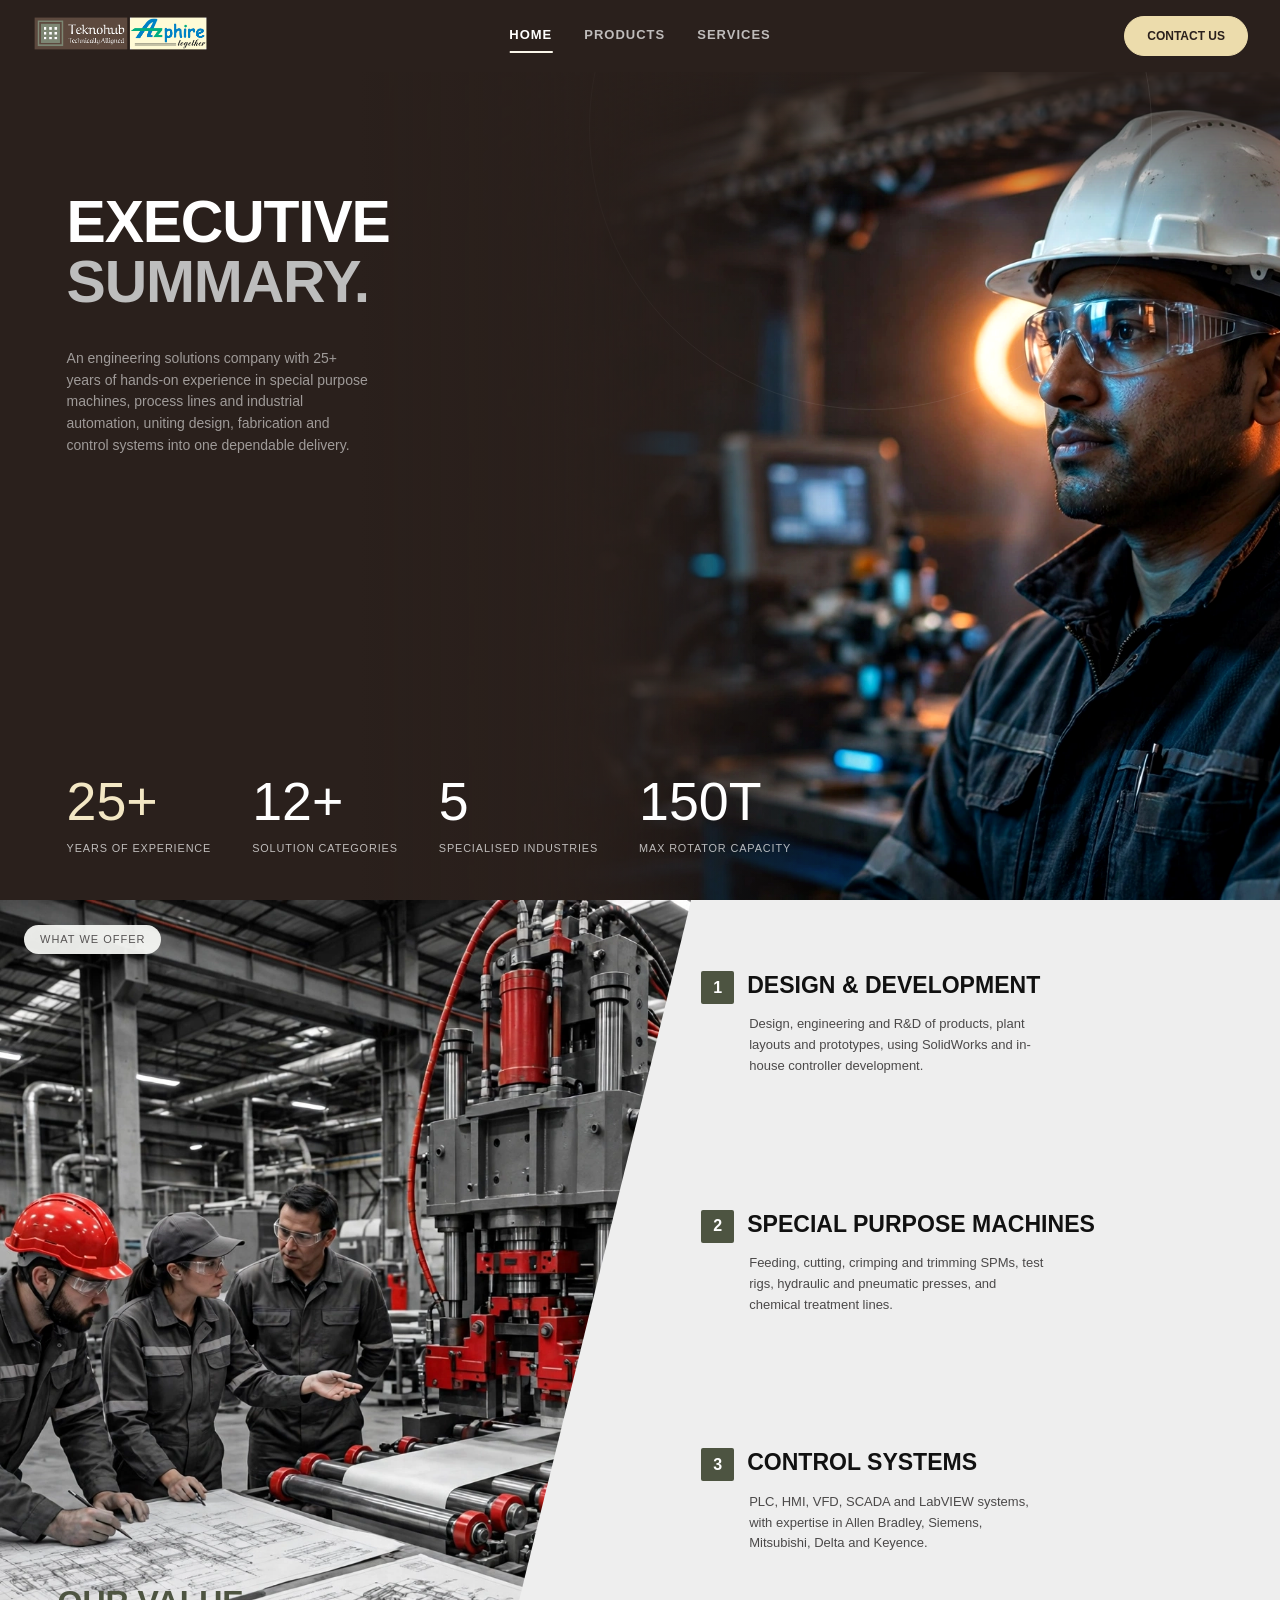
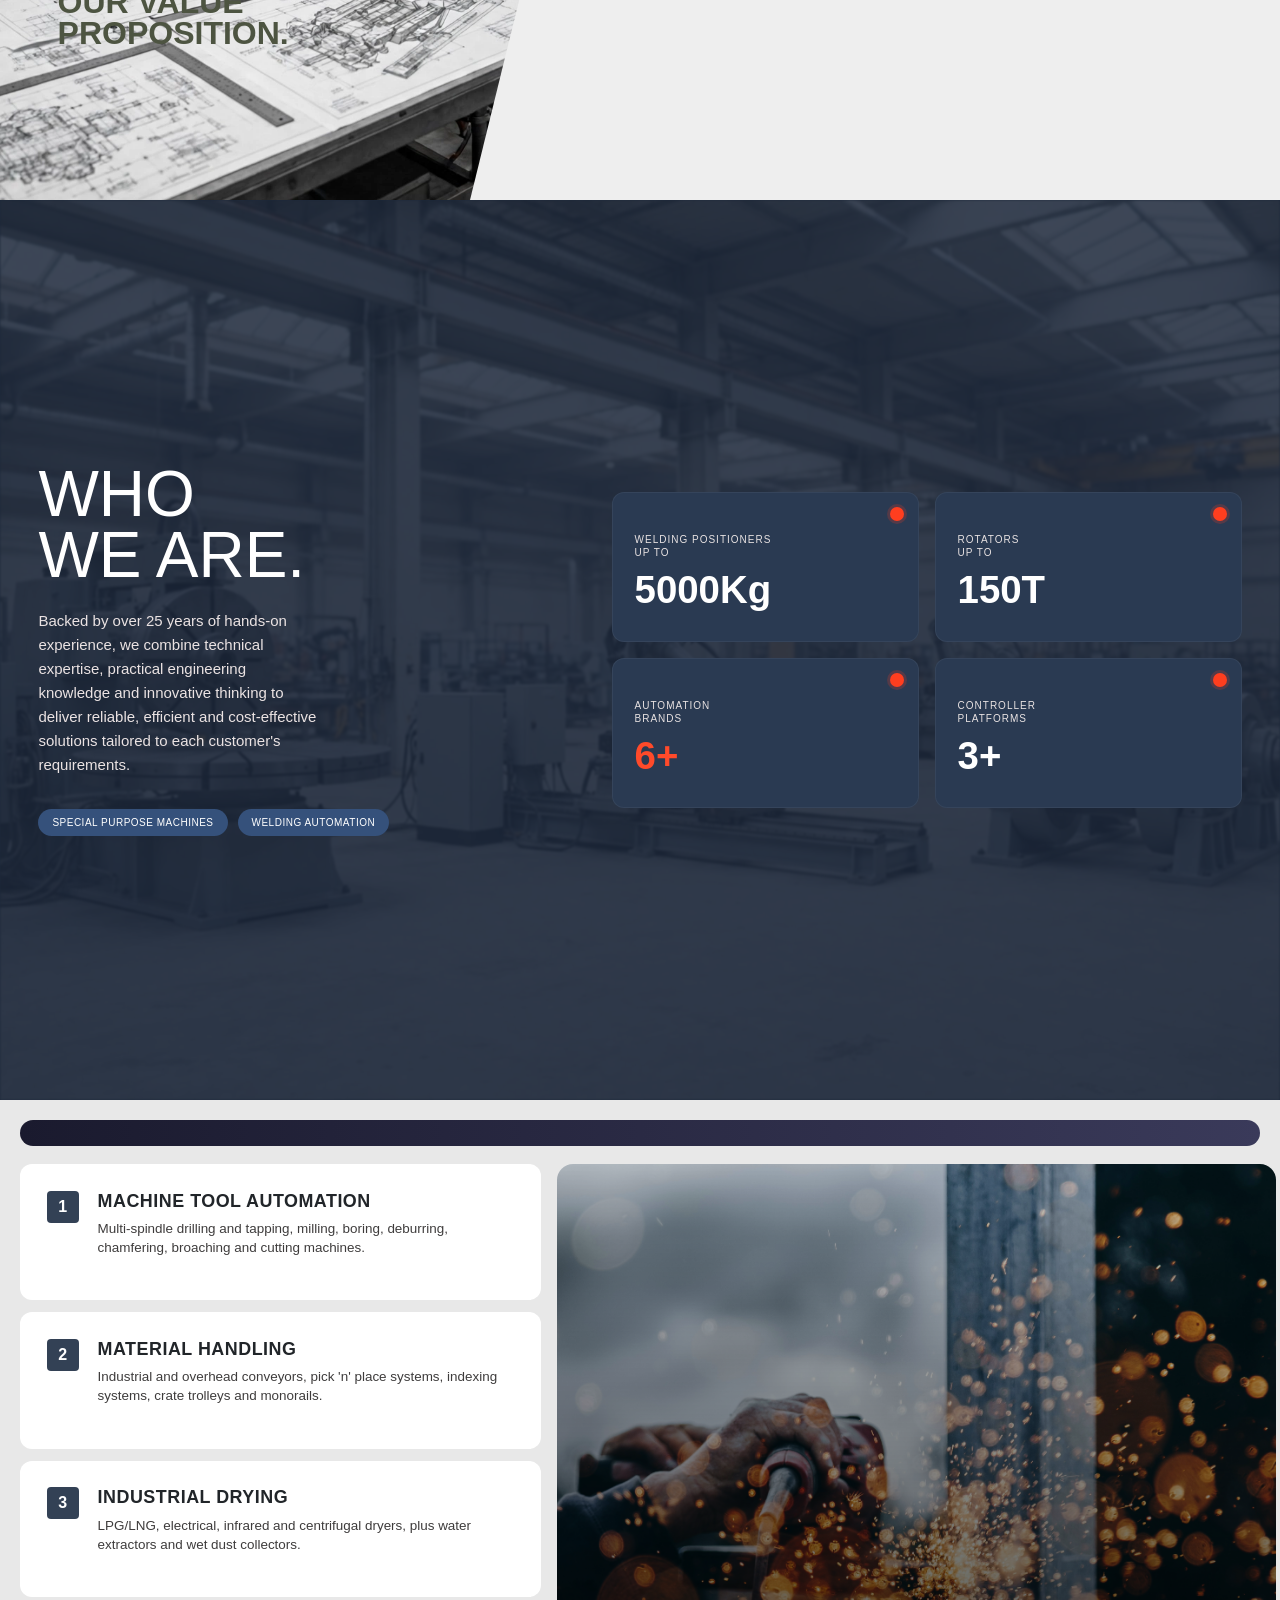
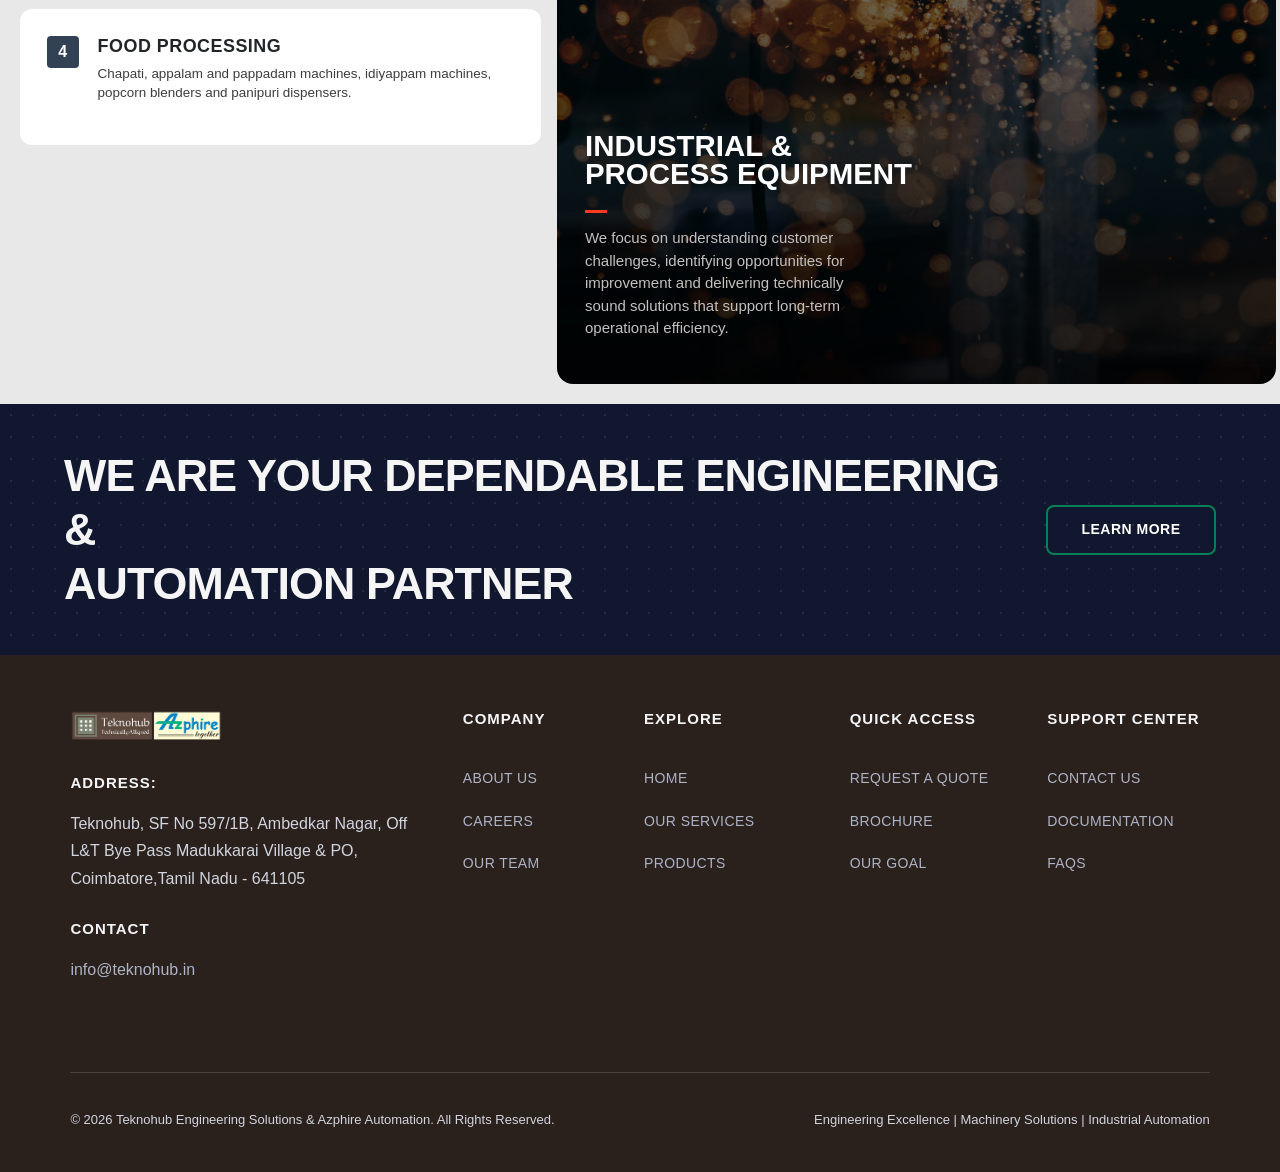
==== index.html @ aa9d57c7 "first commit" ====
<!DOCTYPE html>
<html lang="en">
<head>
    <meta charset="UTF-8">
    <meta name="viewport" content="width=device-width, initial-scale=1.0">
    <title>Teknohub & Azphire </title>
    <link href="https://cdn.jsdelivr.net/npm/bootstrap@5.0.2/dist/css/bootstrap.min.css" rel="stylesheet" integrity="sha384-EVSTQN3/azprG1Anm3QDgpJLIm9Nao0Yz1ztcQTwFspd3yD65VohhpuuCOmLASjC" crossorigin="anonymous">
    <link rel="icon" href="ass/fv.png">
    <link rel="stylesheet" href="home.css">
    <script src="https://cdn.jsdelivr.net/npm/bootstrap@5.0.2/dist/js/bootstrap.bundle.min.js" integrity="sha384-MrcW6ZMFYlzcLA8Nl+NtUVF0sA7MsXsP1UyJoMp4YLEuNSfAP+JcXn/tWtIaxVXM" crossorigin="anonymous"></script>

</head>
<body>

     <!-- Navbar --><header class="navbar">
  <a href="index.html" class="brand" >
    <img src="ass/mlogo.png" alt="Logo" class="brand-logo">
  </a>

  

  <input type="checkbox" id="menu-toggle">
  
  <nav class="nav-links">
    <a href="#home" class="active">HOME</a>
    <a href="Products/products.html">PRODUCTS</a>
    <a href="Service/service.html">SERVICES</a>
    <a href="#contact" class="mobile-contact">CONTACT US</a>
  </nav>

  <div class="nav-right">
    <a href="Contact/contact.html" class="contact-btn">Contact Us</a>
    <label for="menu-toggle" class="menu-icon">
      <span></span><span></span><span></span>
    </label>
  </div>
</header>

     <section class="slide">

    <!-- Decor -->
    <div class="arc"></div>
    <div class="circle"></div>

    <!-- Worker image (use a transparent PNG cut-out for best result) -->
    <img src="ass/man-w.webp" alt="Engineer with helmet" class="hero-img">

    <!-- Title + paragraph -->
    <div class="content">
      <h1 class="title">Executive <span>Summary.</span></h1>
      <p class="desc">
      An engineering solutions company with 25+ years of hands-on experience in special purpose machines, process lines and industrial automation, uniting design, fabrication and control systems into one dependable delivery.
      </p>
    </div>

    <!-- Stats -->
    <div class="stats">
      <div class="stat">
        <div class="num accent">25+</div>
        <div class="label">Years of Experience</div>
      </div>
      <div class="stat">
        <div class="num">12+</div>
        <div class="label">Solution Categories</div>
      </div>
      <div class="stat">
        <div class="num">5</div>
        <div class="label">Specialised Industries</div>
      </div>
      <div class="stat">
        <div class="num">150T</div>
        <div class="label">Max Rotator Capacity</div>
      </div>
    </div>
  </section>



<!-- VALUE PROPOSITION SECTION -->
 <section class="value-prop-section">
  <div class="value-prop-tag">What we offer</div>
  <div class="value-prop-photo"></div>
  <h1 class="value-prop-headline">Our value<br>proposition.</h1>
  <div class="value-prop-item">
    <div class="value-prop-num">1</div>
    <h3>Design & Development</h3>
    <p>Design, engineering and R&D of products, plant layouts and prototypes, using SolidWorks and in-house controller development.</p>
  </div>
  <div class="value-prop-item">
    <div class="value-prop-num">2</div>
    <h3>Special Purpose Machines</h3>
    <p>Feeding, cutting, crimping and trimming SPMs, test rigs, hydraulic and pneumatic presses, and chemical treatment lines.</p>
  </div>
  <div class="value-prop-item">
    <div class="value-prop-num">3</div>
    <h3>Control Systems</h3>
    <p>PLC, HMI, VFD, SCADA and LabVIEW systems, with expertise in Allen Bradley, Siemens, Mitsubishi, Delta and Keyence.</p>
  </div>
</section>
<section class="who-section" id="who-section">
  <div class="who-bg"></div>

  <div class="who-content">
    <div class="who-left">
      <h1>WHO<br>WE ARE.</h1>
      <p>Backed by over 25 years of hands-on experience, we combine technical expertise, practical engineering knowledge and innovative thinking to deliver reliable, efficient and cost-effective solutions tailored to each customer's requirements.</p>
      <div class="who-pills">
        <span>SPECIAL PURPOSE MACHINES</span>
        <span>WELDING AUTOMATION</span>
      </div>
    </div>

    <div class="who-right">
      <div class="who-card">
        <span class="dot"></span>
        <small>WELDING POSITIONERS<br>UP TO</small>
        <h2>5000Kg</h2>
      </div>
      <div class="who-card black">
        <span class="dot"></span>
        <small>ROTATORS<br>UP TO</small>
        <h2>150T</h2>
      </div>
      <div class="who-card">
        <span class="dot"></span>
        <small>AUTOMATION<br>BRANDS</small>
        <h2 class="accent">6+</h2>
      </div>
      <div class="who-card">
        <span class="dot"></span>
        <small>CONTROLLER<br>PLATFORMS</small>
        <h2>3+</h2>
      </div>
    </div>
  </div>
</section>

<section class="fab-section">
  <div class="fab-top-bar"></div>

  <div class="fab-grid">
    <!-- LEFT 4 CARDS -->
    <div class="fab-left">
      <div class="fab-card">
        <div class="num">1</div>
        <div>
          <h3>MACHINE TOOL AUTOMATION</h3>
          <p>Multi-spindle drilling and tapping, milling, boring, deburring, chamfering, broaching and cutting machines.</p>
        </div>
      </div>

      <div class="fab-card">
        <div class="num">2</div>
        <div>
          <h3>MATERIAL HANDLING</h3>
          <p>Industrial and overhead conveyors, pick 'n' place systems, indexing systems, crate trolleys and monorails.</p>
        </div>
      </div>

      <div class="fab-card">
        <div class="num">3</div>
        <div>
          <h3>INDUSTRIAL DRYING</h3>
          <p>LPG/LNG, electrical, infrared and centrifugal dryers, plus water extractors and wet dust collectors.</p>
        </div>
      </div>

      <div class="fab-card">
        <div class="num">4</div>
        <div>
          <h3>FOOD PROCESSING</h3>
          <p>Chapati, appalam and pappadam machines, idiyappam machines, popcorn blenders and panipuri dispensers.</p>
        </div>
      </div>
    </div>

    <!-- RIGHT IMAGE -->
    <div class="fab-right">
      <h1>INDUSTRIAL &<br>PROCESS EQUIPMENT</h1>
      <span class="red-line"></span>
      <p>We focus on understanding customer challenges, identifying opportunities for improvement and delivering technically sound solutions that support long-term operational efficiency.</p>
    </div>
  </div>
</section>

<!-- CALL TO ACTION SECTION -->
<section class="pmps-cta">
  <div class="pmps-cta-content">
    <h2>WE ARE YOUR DEPENDABLE ENGINEERING &<br>AUTOMATION PARTNER</h2>

    <div class="pmps-cta-buttons">
      <!-- <a href="Contacts/contacts.html" class="pmps-btn pmps-btn-primary">
        GET A QUOTE <span>→</span>
      </a> -->

      <a href="#who-section" class="pmps-btn pmps-btn-outline">
        LEARN MORE
      </a>
    </div>
  </div>
</section>

<footer class="pmps-footer">
  <div class="pmps-footer-top">

    <!-- COMPANY CONTACT -->
    <div class="pmps-footer-contact">
      <div class="pmps-footer-brand">
<a href="index.html" class="pmps-footer-logo-link">
    <img src="ass/mlogo.png" alt="PMPS Logo" class="pmps-footer-logo">
</a>      </div>

      <h3>ADDRESS:</h3>
      <p>
  Teknohub, SF No 597/1B, Ambedkar Nagar, Off L&T Bye Pass Madukkarai Village & PO, Coimbatore,Tamil Nadu - 641105
      </p>

      <h3>CONTACT</h3>
      <p>
        <a href="mailto:riaz.teknohub@gmail.com">info@teknohub.in</a>
      </p>
    </div>

    <!-- COMPANY -->
    <div class="pmps-footer-column">
      <h3>COMPANY</h3>
      <a href="index.html">ABOUT US</a>
      <a href="../Service/service.html">CAREERS</a>
      <a href="index.html">OUR TEAM</a>
    </div>

    <!-- EXPLORE -->
    <div class="pmps-footer-column">
      <h3>EXPLORE</h3>
      <a href="index.html">HOME</a>
      <a href="../Service/service.html">OUR SERVICES</a>
      <a href="../Products/products.html">PRODUCTS</a>
    </div>

    <!-- QUICK ACCESS -->
    <div class="pmps-footer-column">
      <h3>QUICK ACCESS</h3>
      <a href="../Contact/contact.html">REQUEST A QUOTE</a>
      <a href="../Products/products.html">BROCHURE</a>
      <a href="../Service/service.html"> OUR GOAL</a>
    </div>

    <!-- SUPPORT -->
    <div class="pmps-footer-column">
      <h3>SUPPORT CENTER</h3>
      <a href="../Contact/contact.html">CONTACT US</a>
      <a href="index.html">DOCUMENTATION</a>
      <a href="../Contacts/contacts.html">FAQS</a>
    </div>

  </div>


  <div class="pmps-footer-bottom">
    <div class="pmps-footer-legal">
    <p>© 2026 Teknohub Engineering Solutions & Azphire Automation. All Rights Reserved.</p>
<p>Engineering Excellence | Machinery Solutions | Industrial Automation</p>
    </div>
  </div>
</footer>



</body>
</html>
---- home.css ----
/* =========================================================
   HOME.CSS - WITH ANIMATIONS & HOVER
   ========================================================= */

*,
*::before,
*::after {
  box-sizing: border-box;
}


html,
body {
  width: 100%;
  max-width: 100%;
  margin: 0;
  padding: 0;
  overflow-x: hidden;
  scroll-behavior: smooth;

}

body {
  background: #2a201c;
  min-height: 100vh;
  font-family: "Helvetica Neue", Arial, sans-serif;
  scroll-behavior: smooth;
}

img { max-width: 100%; }

/* ===== KEYFRAMES ===== */
@keyframes fadeUp {
  from { opacity: 0; transform: translateY(30px); }
  to { opacity: 1; transform: translateY(0); }
}
@keyframes fadeIn {
  from { opacity: 0; }
  to { opacity: 1; }
}
@keyframes scaleIn {
  from { opacity: 0; transform: scale(0.96); }
  to { opacity: 1; transform: scale(1); }
}
@keyframes slideLeft {
  from { opacity: 0; transform: translateX(-30px); }
  to { opacity: 1; transform: translateX(0); }
}
@keyframes slideRight {
  from { opacity: 0; transform: translateX(30px); }
  to { opacity: 1; transform: translateX(0); }
}
@keyframes float {
  0%,100% { transform: translateY(0); }
  50% { transform: translateY(-8px); }
}
@keyframes shimmer {
  0% { transform: translateX(-100%); }
  100% { transform: translateX(100%); }
}

/* =========================================================
   HERO SLIDE
   ========================================================= */
.slide {
  position: relative;
  width: 100%;
  min-height: 100vh;
  min-height: 100svh;
  height: 100vh;
  overflow: hidden;
  container-type: inline-size;
  background: #2a201c;
  color: #fff;
  isolation: isolate;
}

/* ---------- NAVBAR ---------- */
.navbar {
  position: absolute;
  top: 0; left: 0;
  width: 100%;
  height: 72px;
  padding: 0 32px;
  display: flex;
  justify-content: space-between;
  align-items: center;
  background-color: #2a201c;
  z-index: 100;
  animation: fadeIn 0.8s ease both;
  transition: background 0.3s ease, height 0.3s ease;
}

.brand { display:flex; align-items:center; text-decoration:none; transition: transform 0.3s ease; }
.brand:hover { transform: scale(1.03); }
.brand-logo { height: 42px; width: auto; object-fit: contain; display: block; transition: transform 0.3s ease; }

#menu-toggle { display: none; }
.menu-icon { display: none; }
.nav-right { display:flex; align-items:center; gap: 14px; }

.nav-links {
  display: flex;
  gap: 32px;
  position: absolute;
  left: 50%;
  transform: translateX(-50%);
}
.nav-links a {
  color: rgba(255,255,255,.7);
  font-size: 13px; letter-spacing: 1px;
  text-transform: uppercase; text-decoration: none;
  font-weight: 600;
  padding: 6px 0;
  border-bottom: 2px solid transparent;
  transition: all 0.3s ease;
  position: relative;
}
.nav-links a::after{
  content:'';
  position: absolute;
  bottom: -2px; left: 50%;
  width: 0; height: 2px;
  background: #faf6ea;
  transition: all 0.3s ease;
  transform: translateX(-50%);
}
.nav-links a:hover::after, .nav-links a.active::after{ width: 100%; }
.nav-links a:hover, .nav-links a.active { color: #fff; }

.contact-btn {
  background: #ecdcac;
  color: #2a201c;
  font-size: 12px; font-weight: 700;
  text-transform: uppercase; text-decoration: none;
  padding: 10px 22px;
  border-radius: 999px;
  border: 1.5px solid #ecdcac;
  transition: all .35s cubic-bezier(0.16,1,0.3,1);
  position: relative;
  overflow: hidden;
}
.contact-btn::before{
  content:''; position: absolute; inset: 0;
  background: linear-gradient(90deg, transparent, rgba(255,255,255,0.4), transparent);
  transform: translateX(-100%); transition: 0.6s;
}
.contact-btn:hover::before{ transform: translateX(100%); }
.contact-btn:hover { background: #fff; border-color: #fff; transform: translateY(-2px); box-shadow: 0 8px 20px rgba(236,220,172,0.3); }
.contact-btn:active{ transform: translateY(0); }
.mobile-contact { display: none !important; }

/* Mobile Menu */
@media (max-width: 991px) {
  .navbar { height: 70px; padding: 0 16px !important; }
  .brand-logo { height: 38px; }
  .nav-links {
    position: absolute;
    top: 74px;
    left: 12px !important;
    right: 12px !important;
    transform: none !important;
    display: none;
    flex-direction: column;
    gap: 8px;
    padding: 12px;
    background: #121721;
    border: 1px solid rgba(255,255,255,0.1);
    border-radius: 16px;
    box-shadow: 0 20px 40px rgba(0,0,0,0.4);
    animation: fadeUp 0.35s ease both;
  }
  #menu-toggle:checked ~ .nav-links { display: flex; }
  .nav-links a {
    display: flex;
    align-items: center;
    justify-content: center;
    min-height: 52px;
    width: 100%;
    padding: 0 18px;
    background: rgb(45, 31, 15);
    color: #E8D9BB !important;
    border-radius: 10px;
    border: 1px solid rgba(232,217,187,0.08) !important;
    font-size: 13px;
    font-weight: 700;
    letter-spacing: 0.8px;
    transition: all 0.3s ease;
  }
  .nav-links a:hover, .nav-links a.active {
    background: #3d2a14 !important;
    color: #fff !important;
    transform: translateY(-1px);
    border-color: rgba(232,217,187,0.3) !important;
  }
  .nav-links .mobile-contact {
    display: flex !important;
    justify-content: center !important;
    background: #ecdcac !important;
    color: #2a201c !important;
  }
  .contact-btn { display: none; }
  .menu-icon {
    display: flex;
    flex-direction: column;
    justify-content: center;
    gap: 5px;
    width: 44px;
    height: 40px;
    border: 1px solid rgba(232,217,187,0.4);
    border-radius: 8px;
    cursor: pointer;
    align-items: center;
    transition: all 0.3s ease;
  }
  .menu-icon:hover{ border-color: #ecdcac; background: rgba(236,220,172,0.08); }
  .menu-icon span {
    width: 20px;
    height: 2px;
    background: #E8D9BB;
    transition: 0.3s;
    display: block;
  }
  #menu-toggle:checked ~ .nav-right .menu-icon span:nth-child(1) { transform: translateY(7px) rotate(45deg); }
  #menu-toggle:checked ~ .nav-right .menu-icon span:nth-child(2) { opacity: 0; }
  #menu-toggle:checked ~ .nav-right .menu-icon span:nth-child(3) { transform: translateY(-7px) rotate(-45deg); }
}
@media (max-width: 575px) {
  .navbar { height: 64px; }
  .brand-logo { height: 34px; }
  .nav-links { top: 68px; left: 10px !important; right: 10px !important; }
}

/* ---------- DECOR ---------- */
.circle {
  position: absolute;
  right: 3cqw;
  top: 12cqw;
  width: 26cqw;
  height: 26cqw;
  animation: float 6s ease-in-out infinite;
}
.arc {
  position: absolute;
  right: 10cqw;
  top: -12cqw;
  width: 44cqw;
  height: 44cqw;
  border-radius: 50%;
  border: 1px solid rgba(255, 255, 255, 0.08);
  z-index: 2;
}

/* ---------- WORKER IMAGE ---------- */
.hero-img {
  position: absolute;
  right: 0;
  bottom: 0;
  height: 93%;
  width: 70%;
  object-fit: cover;
  object-position: center top;
  z-index: 1;
  -webkit-mask-image:
    linear-gradient(to right, transparent 0%, rgba(0, 0, 0, 0.2) 15%, #000 38%),
    linear-gradient(to bottom, transparent 0%, #000 18%);
  mask-image:
    linear-gradient(to right, transparent 0%, rgba(0, 0, 0, 0.2) 15%, #000 38%),
    linear-gradient(to bottom, transparent 0%, #000 18%);
  -webkit-mask-composite: source-in;
  mask-composite: intersect;
  filter: contrast(1.05) brightness(1.02);
  animation: scaleIn 1.2s cubic-bezier(0.16,1,0.3,1) both;
  transition: transform 0.8s ease, filter 0.5s ease;
}
.hero-img:hover{ transform: scale(1.02); filter: contrast(1.1) brightness(1.05); }

.slide::after {
  content: "";
  position: absolute;
  inset: 0;
  z-index: 2;
  background: linear-gradient(90deg, #2a201c 0%, #2a201c 28%, rgba(42, 32, 28, 0.85) 42%, rgba(42, 32, 28, 0) 68%);
  pointer-events: none;
}

/* ---------- CONTENT ---------- */
.content {
  position: absolute;
  left: 5.2cqw;
  top: 15cqw;
  z-index: 5;
  max-width: 34cqw;
}
.title {
  font-size: clamp(32px, 4.6cqw, 88px);
  font-weight: 800;
  line-height: 1.02;
  letter-spacing: -0.02em;
  text-transform: uppercase;
  animation: slideLeft 0.9s cubic-bezier(0.16,1,0.3,1) 0.3s both;
}
.title span {
  color: #bdbdbd;
  display: block;
  animation: slideLeft 0.9s 0.45s both;
}
.desc {
  margin-top: 2.8cqw;
  font-size: clamp(14px, 1cqw, 18px);
  line-height: 1.55;
  color: rgba(255, 255, 255, 0.55);
  max-width: 24cqw;
  animation: fadeUp 0.8s 0.6s both;
}

/* ---------- STATS ---------- */
.stats {
  position: absolute;
  left: 5.2cqw;
  bottom: 3.4cqw;
  display: flex;
  gap: 3.2cqw;
  z-index: 5;
}
.stat{
  animation: fadeUp 0.7s both;
  transition: transform 0.3s ease;
}
.stat:nth-child(1){ animation-delay: 0.8s; }
.stat:nth-child(2){ animation-delay: 0.95s; }
.stat:nth-child(3){ animation-delay: 1.1s; }
.stat:hover{ transform: translateY(-4px); }
.stat .num {
  font-size: clamp(28px, 4.2cqw, 80px);
  font-weight: 300;
  line-height: 1;
  color: #fff;
  transition: color 0.3s ease;
}
.stat:hover .num{ color: #ecdcac; }
.stat .num.accent { color: #f3e7c4; }
.stat .label {
  margin-top: 0.9cqw;
  font-size: clamp(10px, 0.85cqw, 14px);
  letter-spacing: 0.08em;
  text-transform: uppercase;
  color: rgba(255, 255, 255, 0.7);
}

/* =========================================================
   SECTION 2 - VALUE PROP
   ========================================================= */
.value-prop-section {
  width: 100%;
  min-height: 100vh;
  background: #eeeeee;
  overflow: hidden;
  display: grid;
  grid-template-columns: 54% 46%;
  position: relative;
}

.value-prop-photo {
  position: relative;
  grid-column: 1;
  grid-row: 1 / span 4;
  height: 100%;
  min-height: 100vh;
  background: #fff;
  background-image: url('ass/sec2.webp');
  background-size: cover;
  background-position: 35% center;
  clip-path: polygon(0 0, 100% 0, 68% 100%, 0 100%);
  overflow: hidden;
  transition: transform 0.6s ease;
}
.value-prop-section:hover .value-prop-photo{ transform: scale(1.01); }

.value-prop-tag {
  position: absolute;
  top: 25px;
  left: 24px;
  background: #fafbf8ec;
  color: #575454;
  font-size: 11px;
  letter-spacing: 1px;
  padding: 6px 16px;
  border-radius: 999px;
  z-index: 3;
  text-transform: uppercase;
  animation: fadeIn 0.6s 0.3s both;
  transition: all 0.3s ease;
}
.value-prop-tag:hover{ background: #fff; transform: translateY(-2px); }

.value-prop-headline {
  position: absolute;
  padding-left: clamp(24px, 4.5vw, 65px);
  bottom: 16%;
  font-size: clamp(26px, 2.5vw, 44px);
  font-weight: 900;
  line-height: 0.95;
  color: #4d5441;
  text-transform: uppercase;
  z-index: 10;
  animation: slideLeft 0.8s 0.5s both;
}

.value-prop-item {
  grid-column: 2;
  display: grid;
  grid-template-columns: 32px 1fr;
  column-gap: 14px;
  padding: 0 30px 0 10px;
  margin-bottom: 46px;
  align-items: start;
  animation: fadeUp 0.7s both;
  transition: transform 0.3s ease;
}
.value-prop-item:nth-child(2){ animation-delay: 0.2s; }
.value-prop-item:nth-child(3){ animation-delay: 0.35s; }
.value-prop-item:nth-child(4){ animation-delay: 0.5s; }
.value-prop-item:hover{ transform: translateX(6px); }
.value-prop-item:first-of-type { margin-top: 90px; }

.value-prop-num {
  grid-column: 1;
  width: 33px;
  height: 33px;
  background: #4d5441;
  color: #fff;
  font-weight: 800;
  font-size: 16px;
  display: grid;
  place-items: center;
  border-radius: 2px;
  margin-top: 71px;
  transition: all 0.3s ease;
}
.value-prop-item:hover .value-prop-num{ background: #2a201c; transform: scale(1.1) rotate(3deg); }

.value-prop-item h3 {
  grid-column: 2;
  padding-top: 73px;
  font-size: clamp(20px, 1.8vw, 28px);
  font-weight: 800;
  text-transform: uppercase;
  color: #111;
  line-height: 1.1;
  margin-top: 0;
  transition: color 0.3s ease;
}
.value-prop-item:hover h3{ color: #4d5441; }
.value-prop-item p {
  grid-column: 2;
  font-size: 13px;
  line-height: 1.6;
  color: #4b4949;
  max-width: 300px;
  margin-top: 8px;
  padding-left: 2px;
}

/* =========================================================
   SECTION 3 - WHO WE ARE
   ========================================================= */
.who-section {
  width: 100%;
  min-height: 100vh;
  background: #1c273a;
  position: relative;
  overflow: hidden;
  display: grid;
  place-items: center;
  padding: clamp(20px, 3vw, 40px);
}

.who-bg {
  position: absolute;
  inset: 0;
  background: linear-gradient(rgba(28, 39, 58, 0.85), rgba(28, 39, 58, 0.9)), url('ass/mm.webp');
  background-size: cover;
  background-position: center;
  filter: blur(1px);
  z-index: 1;
  transition: transform 1s ease;
}
.who-section:hover .who-bg{ transform: scale(1.03); }

.who-tag {
  position: absolute;
  top: 22px;
  left: 32px;
  color: rgba(255, 255, 255, 0.5);
  font-size: 10px;
  letter-spacing: 1.5px;
  z-index: 3;
}

.who-content {
  position: relative;
  z-index: 2;
  width: 100%;
  max-width: 1500px;
  display: grid;
  grid-template-columns: 1.1fr 1.3fr;
  gap: 40px;
  align-items: center;
}

.who-left h1 {
  font-size: clamp(36px, 5vw, 72px);
  font-weight: 500;
  line-height: 0.95;
  color: #fff;
  text-transform: uppercase;
  animation: slideLeft 0.8s both;
}
.who-left p {
  margin-top: 24px;
  font-size: 15px;
  line-height: 1.6;
  color: rgb(235, 227, 227);
  max-width: 280px;
  animation: fadeUp 0.7s 0.2s both;
}
.who-pills {
  margin-top: 32px;
  display: flex;
  flex-wrap: wrap;
  gap: 10px;
  animation: fadeUp 0.7s 0.35s both;
}
.who-pills span {
  background: #35517b;
  color: #fff;
  font-size: 10px;
  padding: 6px 14px;
  border-radius: 999px;
  letter-spacing: 0.5px;
  transition: all 0.3s ease;
  cursor: default;
}
.who-pills span:hover{ background: #4a6da3; transform: translateY(-2px); }

.who-right {
  display: grid;
  grid-template-columns: 1fr 1fr;
  gap: 16px;
}
.who-card {
  position: relative;
  background: #2a3a52;
  border-radius: 12px;
  padding: 24px 22px;
  min-height: 150px;
  display: flex;
  flex-direction: column;
  justify-content: flex-end;
  animation: fadeUp 0.6s both;
  transition: all 0.35s cubic-bezier(0.16,1,0.3,1);
  border: 1px solid rgba(255,255,255,0.05);
}
.who-card:nth-child(1){ animation-delay: 0.2s; }
.who-card:nth-child(2){ animation-delay: 0.3s; }
.who-card:nth-child(3){ animation-delay: 0.4s; }
.who-card:nth-child(4){ animation-delay: 0.5s; }
.who-card:hover{
  transform: translateY(-6px) scale(1.02);
  background: #324661;
  box-shadow: 0 16px 32px rgba(0,0,0,0.3);
  border-color: rgba(255,255,255,0.12);
}
.who-card small {
  font-size: 10px;
  letter-spacing: 1px;
  color: rgb(232, 226, 226);
  text-transform: uppercase;
  line-height: 1.3;
}
.who-card h2 {
  margin-top: 12px;
  font-size: clamp(30px, 3vw, 44px);
  font-weight: 700;
  color: #fff;
  line-height: 1;
  transition: color 0.3s ease;
}
.who-card:hover h2{ color: #ecdcac; }
.who-card h2.accent { color: #ff4a2a; }
.dot {
  position: absolute;
  top: 14px;
  right: 14px;
  width: 14px;
  height: 14px;
  background: #ff3e1f;
  border-radius: 50%;
  box-shadow: 0 0 0 3px rgba(255, 62, 31, 0.2);
  animation: float 3s ease-in-out infinite;
}

/* =========================================================
   SECTION 4 - FABRICATION
   ========================================================= */
.fab-section {
  width: 100%;
  min-height: 100vh;
  background: #e8e8e8;
  padding: 20px;
}
.fab-top-bar {
  width: 100%;
  height: 26px;
  background: linear-gradient(90deg, #1a1a2e, #3a3a5a);
  border-radius: 999px;
  position: relative;
  overflow: hidden;
}
.fab-top-bar::after{
  content:''; position: absolute; inset: 0;
  background: linear-gradient(90deg, transparent, rgba(255,255,255,0.15), transparent);
  transform: translateX(-100%);
  animation: shimmer 3s infinite;
}
.fab-grid {
  margin-top: 18px;
  display: grid;
  grid-template-columns: 42% 58%;
  gap: 16px;
  min-height: calc(100vh - 80px);
}
.fab-left { display: flex; flex-direction: column; gap: 12px; }
.fab-card {
  background: #fff;
  border-radius: 12px;
  padding: clamp(18px, 2vw, 30px);
  display: grid;
  grid-template-columns: 36px 1fr;
  gap: 15px;
  align-items: start;
  transition: all 0.35s cubic-bezier(0.16,1,0.3,1);
  border: 1px solid transparent;
  animation: fadeUp 0.6s both;
}
.fab-card:nth-child(1){ animation-delay: 0.1s; }
.fab-card:nth-child(2){ animation-delay: 0.2s; }
.fab-card:nth-child(3){ animation-delay: 0.3s; }
.fab-card:nth-child(4){ animation-delay: 0.4s; }
.fab-card:hover{
  transform: translateX(6px);
  box-shadow: 0 10px 24px rgba(0,0,0,0.08);
  border-color: rgba(0,0,0,0.06);
}
.fab-card.active { background: #fff; color: black; }
.fab-card.active:hover{ background: #2a201c; color: #fff; }
.fab-card.active:hover p{ color: #ccc; }
.fab-card.active:hover .num{ background: #ecdcac; color: #2a201c; }
.fab-card .num {
  width: 32px;
  height: 32px;
  background: #334155;
  color: #fff;
  font-weight: 800;
  display: grid;
  place-items: center;
  border-radius: 4px;
  transition: all 0.3s ease;
}
.fab-card:hover .num{ background: #2a201c; transform: scale(1.1); }
.fab-card h3 { font-size: clamp(16px, 1.4vw, 20px); font-weight: 800; letter-spacing: 0.5px; }
.fab-card p {
  margin-top: 4px;
  font-size: clamp(13px, 1.05vw, 15px);
  line-height: 1.4;
  color: rgb(62, 60, 60);
}
.fab-right {
  position: relative;
  background: linear-gradient(rgba(0, 0, 0, 0.2), rgba(0, 0, 0, 0.9)), url('ass/md.jpg') center/cover;
  border-radius: 16px;
  padding: clamp(20px, 2.2vw, 32px);
  display: flex;
  flex-direction: column;
  justify-content: flex-end;
  overflow: hidden;
  transition: transform 0.6s ease;
}
.fab-right:hover{ transform: scale(1.01); }
.fab-x {
  position: absolute;
  top: 18px;
  right: 22px;
  font-size: clamp(30px, 3vw, 42px);
  font-weight: 900;
  color: rgba(255, 255, 255, 0.25);
  letter-spacing: -4px;
  transition: all 0.4s ease;
}
.fab-right:hover .fab-x{ color: rgba(255,255,255,0.5); transform: rotate(10deg) scale(1.1); }
.fab-right h1 {
  color: #fff;
  font-size: clamp(24px, 2.3vw, 34px);
  font-weight: 900;
  line-height: 0.95;
  animation: slideLeft 0.7s both;
}
.red-line {
  width: 22px;
  height: 3px;
  background: #ff3b1f;
  margin: 14px 0;
  display: block;
  transition: width 0.4s ease;
}
.fab-right:hover .red-line{ width: 60px; }
.fab-right p {
  color: #c5c0c0;
  font-size: 15px;
  line-height: 1.5;
  max-width: 280px;
  animation: fadeUp 0.6s 0.2s both;
}

/* =========================================================
   CALL TO ACTION
   ========================================================= */
.pmps-cta {
  width: 100%;
  min-height: 240px;
  padding: 45px 5%;
  position: relative;
  overflow: hidden;
  background-color: #10172f;
  background-image: radial-gradient(circle, rgba(255, 255, 255, 0.09) 1px, transparent 1.5px);
  background-size: 22px 22px;
}
.pmps-cta-content {
  width: 100%;
  max-width: 1450px;
  min-height: 150px;
  margin: 0 auto;
  display: flex;
  align-items: center;
  justify-content: space-between;
  gap: 35px;
}
.pmps-cta-content h2 {
  color: #f5f5f5;
  font-size: clamp(24px, 3.5vw, 46px);
  font-weight: 900;
  line-height: 1.2;
  letter-spacing: -0.02em;
  margin: 0;
  text-transform: uppercase;
  animation: slideLeft 0.8s both;
}
.pmps-cta-buttons {
  display: flex;
  align-items: center;
  gap: 14px;
  flex-shrink: 0;
  animation: slideRight 0.8s 0.2s both;
}
.pmps-btn {
  min-width: 170px;
  min-height: 50px;
  padding: 0 24px;
  display: inline-flex;
  align-items: center;
  justify-content: center;
  gap: 10px;
  text-decoration: none;
  text-align: center;
  font-size: 14px;
  font-weight: 600;
  letter-spacing: 0.5px;
  transition: all 0.35s cubic-bezier(0.16,1,0.3,1);
  clip-path: polygon(8% 0, 100% 0, 100% 75%, 92% 100%, 0 100%, 0 25%);
  position: relative;
  overflow: hidden;
}
.pmps-btn::before{
  content:''; position: absolute; inset: 0;
  background: linear-gradient(90deg, transparent, rgba(255,255,255,0.2), transparent);
  transform: translateX(-100%); transition: 0.6s;
}
.pmps-btn:hover::before{ transform: translateX(100%); }
.pmps-btn-primary {
  background: #077f57;
  color: #fff;
  border: 1px solid #077f57;
}
.pmps-btn-primary span {
  font-size: 23px;
  line-height: 1;
  transition: transform 0.3s ease;
}
.pmps-btn-primary:hover {
  background: #fff;
  color: #077f57;
  transform: translateY(-3px);
  box-shadow: 0 10px 20px rgba(7,127,87,0.3);
}
.pmps-btn-primary:hover span { transform: translateX(8px); }
.pmps-btn-outline {
  color: #fff;
  background: transparent;
  border: 2px solid #077f57;
  clip-path: none;
  border-radius: 8px;
}
.pmps-btn-outline:hover {
  background: #077f57;
  color: #fff;
  transform: translateY(-3px);
  box-shadow: 0 10px 20px rgba(7,127,87,0.3);
}

/* =========================================================
   FOOTER
   ========================================================= */
.pmps-footer {
  width: 100%;
  margin: 0;
  padding: 55px 5.5% 25px;
  background-color: #2a201c;
  color: #d2d5df;
}
.pmps-footer-top {
  display: grid;
  grid-template-columns: 2.2fr 0.9fr 1.05fr 1fr 1fr;
  gap: 35px;
  padding-bottom: 65px;
}
.pmps-footer-contact h3,
.pmps-footer-column h3 {
  margin: 0 0 10px;
  color: #f5f5f7;
  font-size: 15px;
  font-weight: 700;
  letter-spacing: 1px;
  position: relative;
  padding-bottom: 8px;
}
.pmps-footer-contact h3::after,
.pmps-footer-column h3::after{
  content:''; position: absolute; left: 0; bottom: 0;
  width: 0; height: 2px; background: #ecdcac;
  transition: width 0.4s ease;
}
.pmps-footer-column:hover h3::after,
.pmps-footer-contact:hover h3::after{ width: 30px; }
/* ===== FIX - SPACE BETWEEN ADDRESS AND CONTACT ===== */
.pmps-footer-contact p {
  margin: 0 0 8px 0; /* each address line has gap */
  line-height: 1.7;
}

.pmps-footer-contact h3:nth-of-type(2) {
  margin-top: 28px !important; /* CONTACT heading gap - increase if you want more */
  display: block;
}

/* If your HTML is like: <p>address line 1</p><p>address line 2</p><h3>CONTACT</h3> */
.pmps-footer-contact p + h3 {
  margin-top: 28px !important;
}

/* If you want even more space like 32px, use this: */
.pmps-footer-contact p:last-of-type {
  margin-bottom: 24px;
}
.pmps-footer a {
  color: #aeb3c5;
  text-decoration: none;
  transition: all 0.25s ease;
  position: relative;
}
.pmps-footer a:hover { color: #ecdcac; transform: translateX(3px); }
.pmps-footer-brand {
  display: flex;
  align-items: center;
  gap: 12px;
  margin-bottom: 28px;
  transition: transform 0.3s ease;
}
.pmps-footer-brand:hover{ transform: scale(1.02); }
.pmps-footer-logo { height: 36px; width: auto; object-fit: contain; }
.pmps-footer-company {
  color: #f5f5f7;
  font-size: 20px;
  font-weight: 800;
  letter-spacing: 1.5px;
  text-transform: uppercase;
}
.pmps-footer-column {
  display: flex;
  flex-direction: column;
  align-items: flex-start;
  gap: 23px;
}
.pmps-footer-column a {
  font-size: 14px;
  line-height: 1.4;
  letter-spacing: 0.4px;
}
.pmps-footer-bottom {
  border-top: 1px solid rgba(255, 255, 255, 0.15);
  padding-top: 35px;
}
.pmps-footer-social {
  display: flex;
  align-items: center;
  gap: 18px;
  margin-bottom: 35px;
}
.pmps-footer-social a {
  color: #f1f2f6;
  font-size: 20px;
  font-weight: 700;
  transition: all 0.3s ease;
}
.pmps-footer-social a:hover{ color: #ecdcac; transform: translateY(-3px); }
.pmps-footer-legal {
  display: flex;
  align-items: center;
  justify-content: space-between;
  gap: 20px;
}
.pmps-footer-legal p { margin-top: 0; font-size: 13px; line-height: 1.8; }

/* RESPONSIVE - keep your existing breakpoints */
@media (max-width: 1100px) {
  .nav-links a, .contact-btn { font-size: 12px; }
  .content { max-width: 44cqw; }
  .desc { max-width: 34cqw; }
  .pmps-footer-top { grid-template-columns: repeat(3, minmax(0, 1fr)); gap: 40px 25px; }
  .pmps-cta-content h2 { font-size: clamp(24px, 3.2vw, 34px); }
  .pmps-btn { min-width: 140px; padding: 0 18px; font-size: 12px; }
}

@media (max-width: 900px) {
  .slide { height: auto; min-height: 100vh; min-height: 100svh; display: flex; flex-direction: column; padding: 110px 24px 32px; }
  .navbar { min-height: 70px; height: auto; padding: 10px 16px; column-gap: 12px; background: rgba(42, 32, 28, 0.96); }
  .circle, .arc { display: none; }
  .hero-img { inset: 0; width: 100%; height: 100%; object-position: center; -webkit-mask-image: none; mask-image: none; opacity: 0.45; }
  .slide::after { background: linear-gradient(180deg, rgba(42, 32, 28, 0.9) 0%, rgba(42, 32, 28, 0.55) 55%, rgba(42, 32, 28, 0.9) 100%); }
  .content, .stats { position: relative; left: auto; top: auto; bottom: auto; }
  .content { max-width: 560px; }
  .title { font-size: clamp(34px, 8vw, 56px); }
  .desc { max-width: 480px; margin-top: 20px; font-size: 15px; }
  .stats { margin-top: auto; padding-top: 40px; gap: 32px; flex-wrap: wrap; }
  .stat .num { font-size: clamp(30px, 8vw, 48px); }
  .stat .label { margin-top: 8px; font-size: 11px; }
  .value-prop-section { grid-template-columns: 1fr; min-height: auto; padding-bottom: 20px; }
  .value-prop-photo { grid-column: 1; grid-row: 1; height: 52vh; min-height: 320px; clip-path: none; }
  .value-prop-headline { position: relative; grid-column: 1; grid-row: 1; align-self: end; bottom: auto; margin: 0; padding: 0 20px 28px; font-size: 28px; color: #fff; text-shadow: 0 2px 12px rgba(0, 0, 0, 0.55); }
  .value-prop-item { grid-column: 1; padding: 0 20px; margin-bottom: 8px; }
  .value-prop-item:first-of-type { margin-top: 0; }
  .value-prop-num { margin-top: 31px; }
  .value-prop-item h3 { padding-top: 33px; }
  .value-prop-item p { max-width: none; }
  .who-section { min-height: auto; padding: 70px 20px 40px; }
  .who-content { grid-template-columns: 1fr; gap: 32px; }
  .who-left p { max-width: 480px; }
  .fab-grid { grid-template-columns: 1fr; min-height: 0; }
  .fab-right { min-height: 380px; }
  .pmps-cta { padding: 40px 22px; }
  .pmps-cta-content { flex-direction: column; align-items: flex-start; gap: 28px; min-height: 0; }
  .pmps-cta-buttons { width: 100%; flex-wrap: wrap; }
}

@media (max-width: 600px) {
  .slide { padding: 100px 18px 28px; }
  .navbar { min-height: 56px; height: auto; padding: 8px 10px; column-gap: 8px; }
  .nav-links a { font-size: 13px; letter-spacing: 0.06em; }
  .contact-btn { font-size: 10px; letter-spacing: 0.03em; padding: 8px 12px; }
  .brand-logo { height: 26px; }
  .stats { gap: 24px; }
  .value-prop-photo { height: 44vh; min-height: 260px; }
  .value-prop-headline { font-size: 24px; padding: 0 18px 22px; }
  .value-prop-item h3 { font-size: 20px; }
  .who-right { grid-template-columns: 1fr 1fr; gap: 12px; }
  .who-card { min-height: 120px; padding: 18px 16px; }
  .who-card h2 { font-size: 28px; }
  .who-pills span { font-size: 9px; padding: 5px 12px; }
  .fab-section { padding: 12px; }
  .fab-card { grid-template-columns: 32px 1fr; gap: 12px; }
  .fab-right { min-height: 320px; }
  .fab-right p { max-width: none; }
  .pmps-btn { flex: 1; min-width: 130px; min-height: 46px; padding: 0 12px; }
  .pmps-footer { padding: 40px 22px 25px; }
  .pmps-footer-top { grid-template-columns: repeat(2, minmax(0, 1fr)); gap: 35px 20px; padding-bottom: 40px; }
  .pmps-footer-contact { grid-column: 1 / -1; }
  .pmps-footer-column h3 { font-size: 13px; white-space: normal; }
  .pmps-footer-column a { font-size: 12px; }
  .pmps-footer-legal { flex-direction: column; align-items: flex-start; gap: 10px; }
  .pmps-footer-legal p { font-size: 12px; }
}

@media (max-width: 380px) {
  .who-right { grid-template-columns: 1fr; }
  .pmps-cta-buttons { flex-direction: column; align-items: stretch; }
  .pmps-btn { width: 100%; }
  .pmps-footer-top { grid-template-columns: 1fr; }
  .pmps-footer-contact { grid-column: auto; }
}
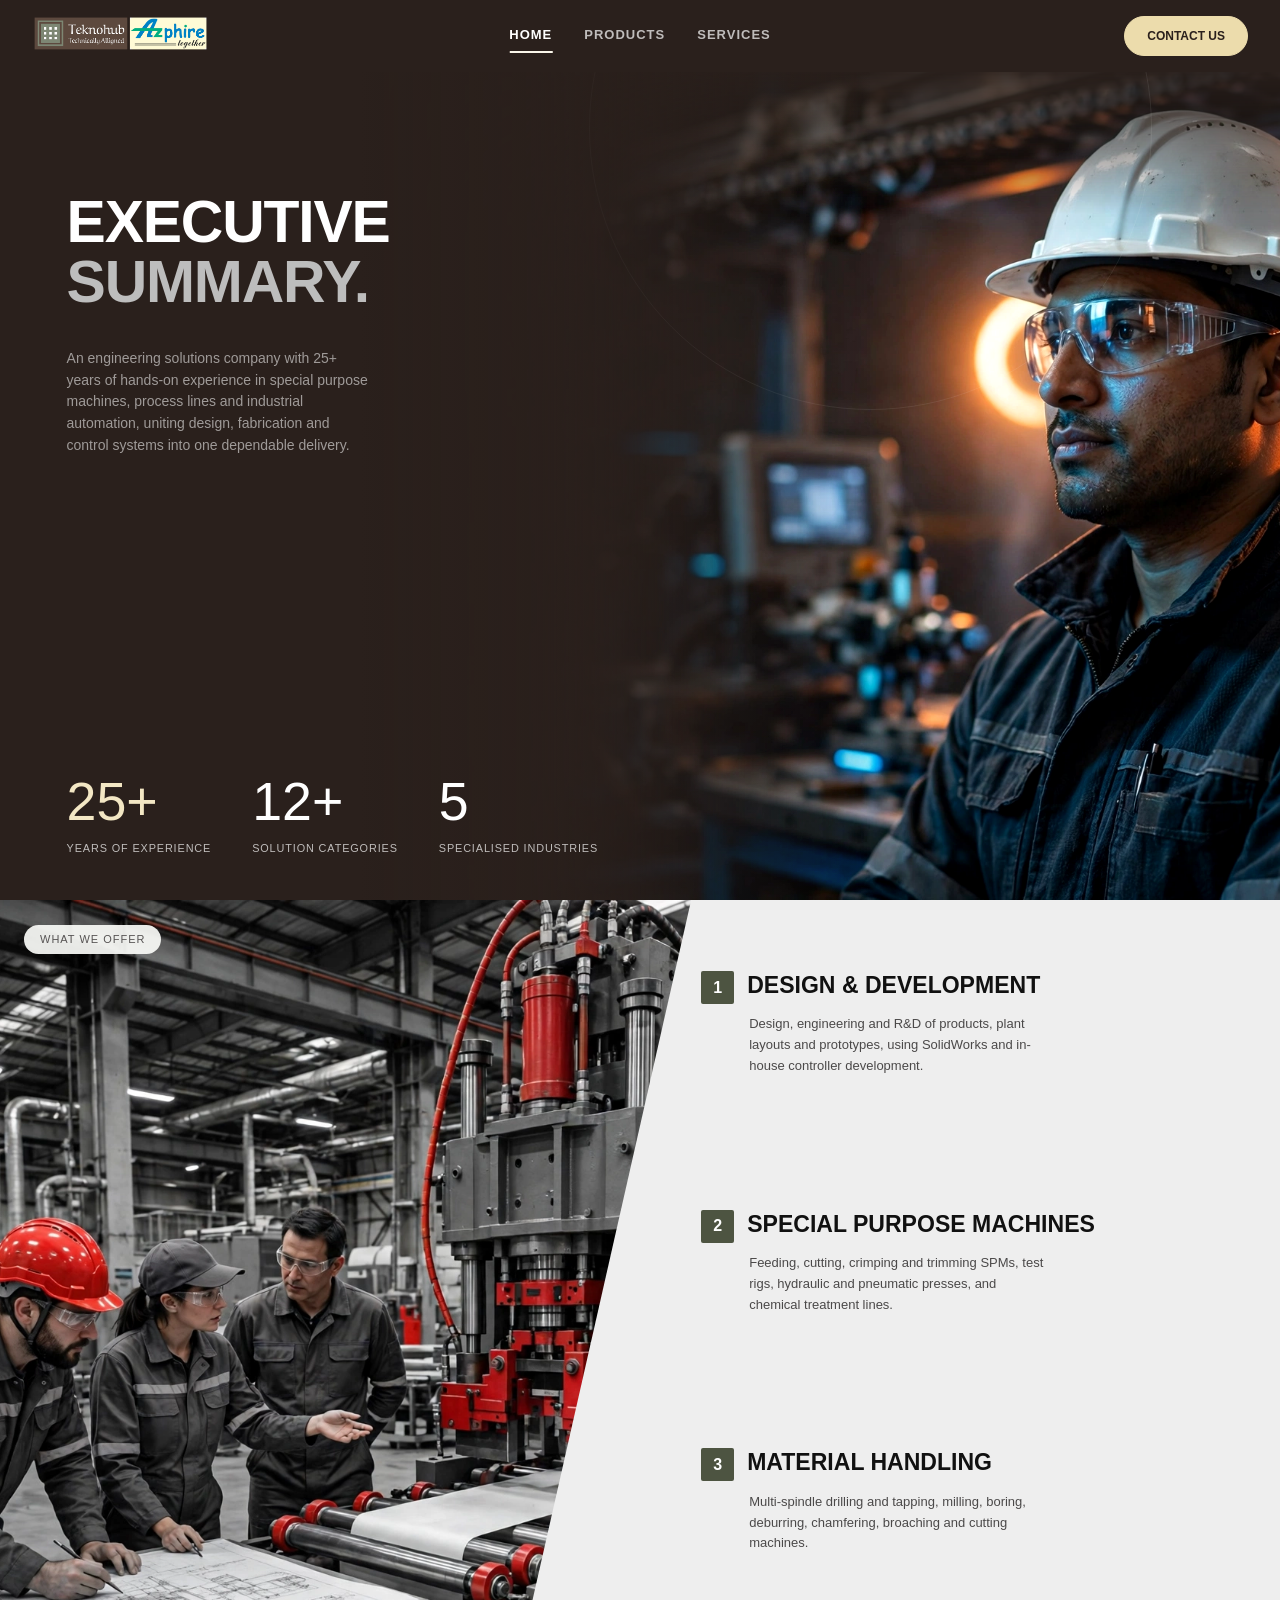
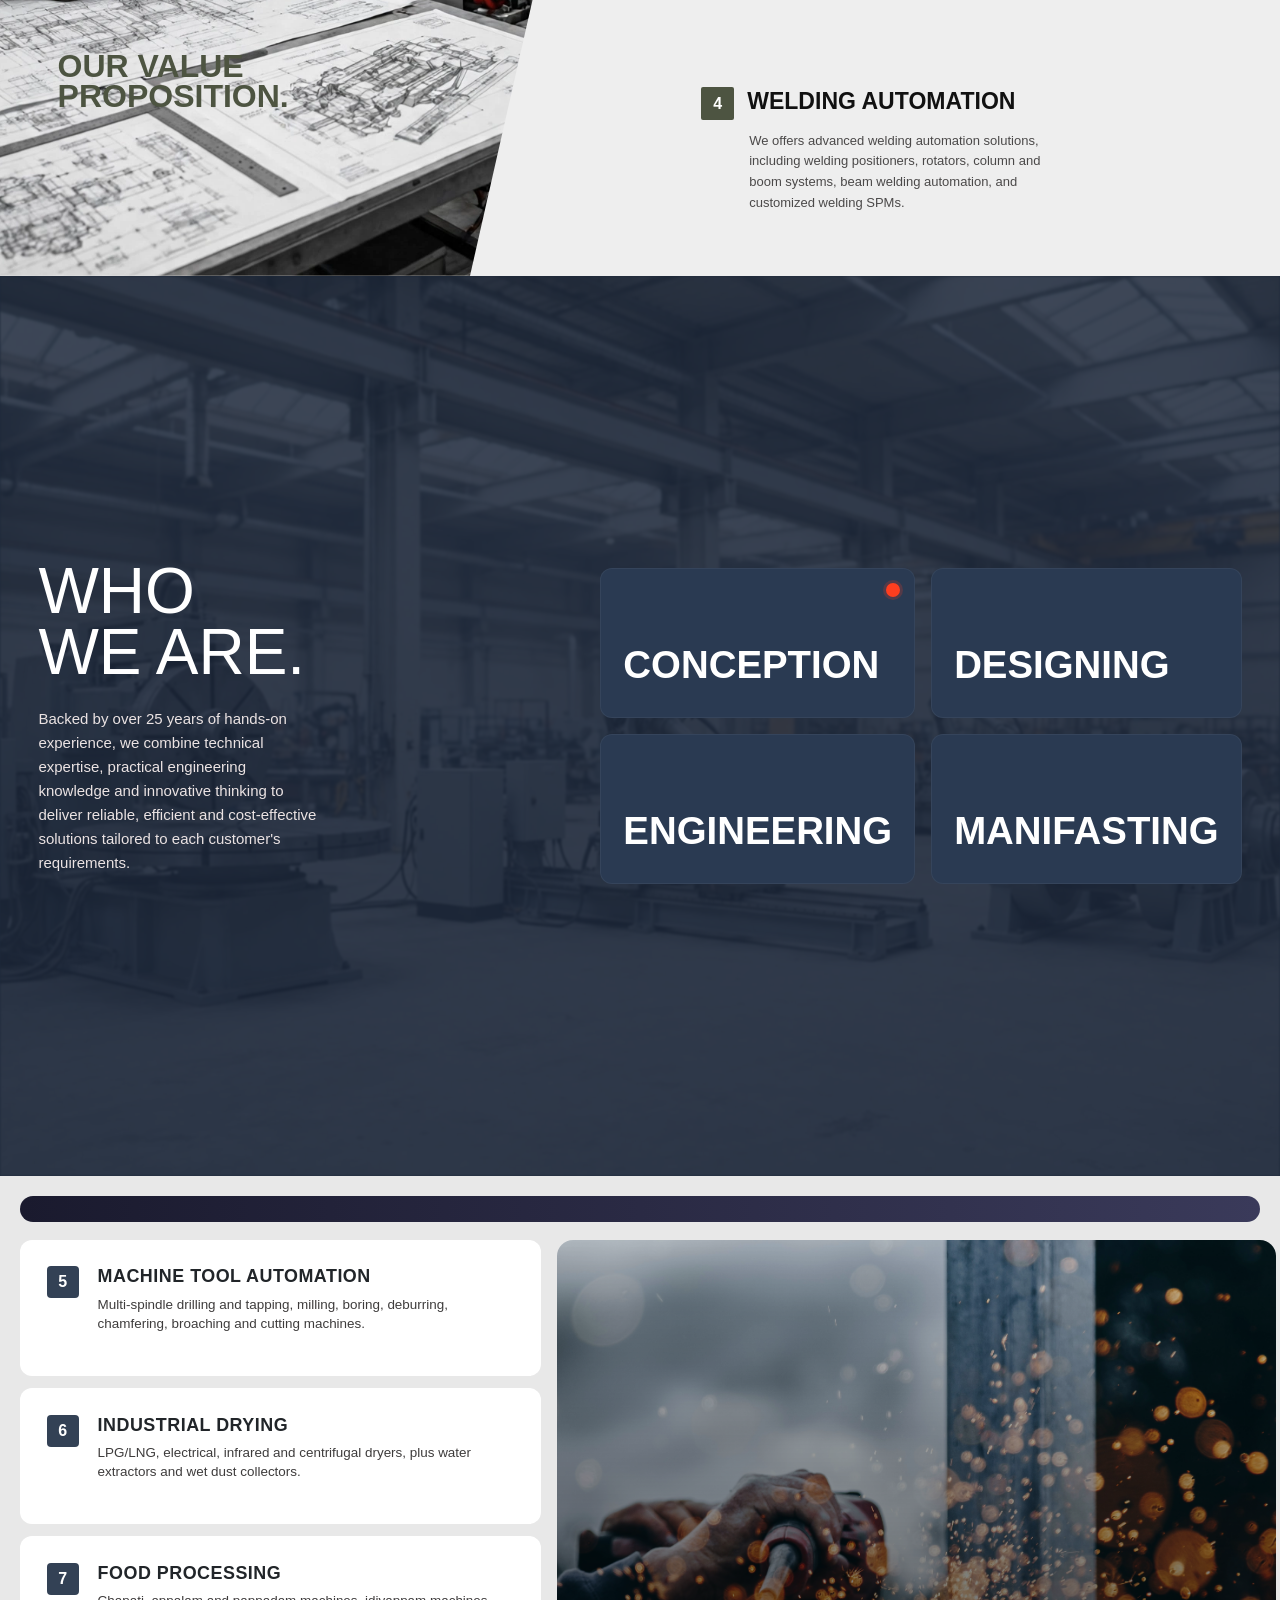
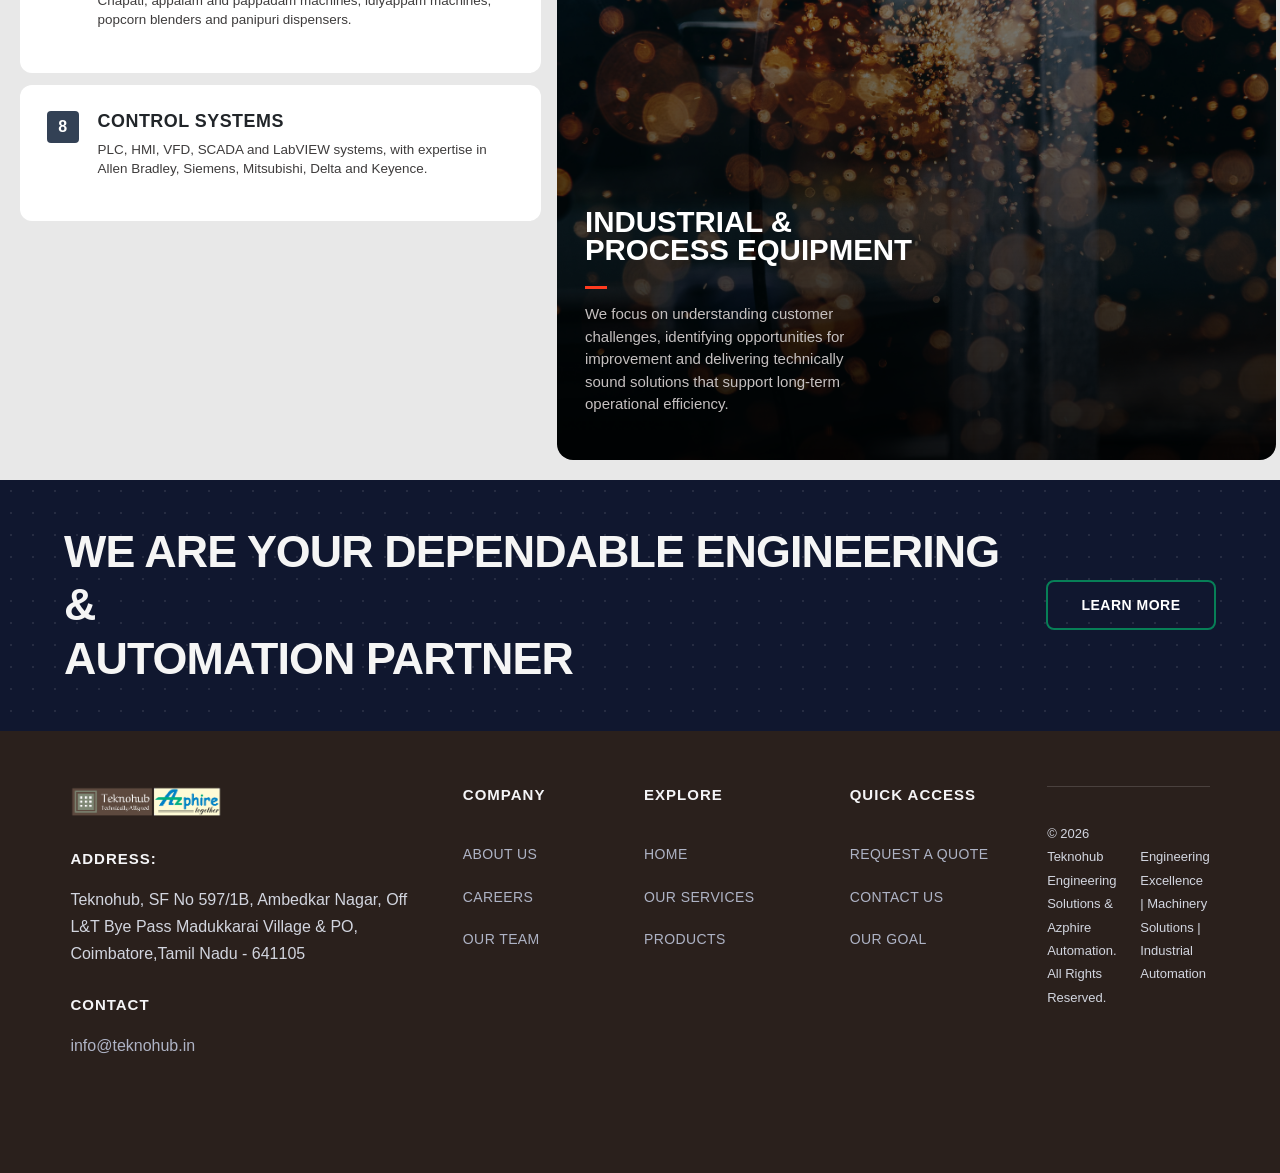
==== commit 4d4d48de: "Update index.html" ====
--- a/index.html
+++ b/index.html
@@ -25,7 +25,7 @@
     <a href="#home" class="active">HOME</a>
     <a href="Products/products.html">PRODUCTS</a>
     <a href="Service/service.html">SERVICES</a>
-    <a href="#contact" class="mobile-contact">CONTACT US</a>
+    <a href="../Contact/contact.html" class="mobile-contact">CONTACT US</a>
   </nav>
 
   <div class="nav-right">
@@ -66,10 +66,6 @@
       <div class="stat">
         <div class="num">5</div>
         <div class="label">Specialised Industries</div>
-      </div>
-      <div class="stat">
-        <div class="num">150T</div>
-        <div class="label">Max Rotator Capacity</div>
       </div>
     </div>
   </section>
@@ -93,9 +89,14 @@
   </div>
   <div class="value-prop-item">
     <div class="value-prop-num">3</div>
-    <h3>Control Systems</h3>
-    <p>PLC, HMI, VFD, SCADA and LabVIEW systems, with expertise in Allen Bradley, Siemens, Mitsubishi, Delta and Keyence.</p>
-  </div>
+    <h3>Material Handling</h3>
+    <p>Multi-spindle drilling and tapping, milling, boring, deburring, chamfering, broaching and cutting machines.</p>
+  </div>
+   <div class="value-prop-item">
+    <div class="value-prop-num">4</div>
+    <h3>Welding Automation</h3>
+    <p>We offers advanced welding automation solutions, including welding positioners, rotators, column and boom systems, beam welding automation, and customized welding SPMs.</p>
+  </div>   
 </section>
 <section class="who-section" id="who-section">
   <div class="who-bg"></div>
@@ -104,32 +105,21 @@
     <div class="who-left">
       <h1>WHO<br>WE ARE.</h1>
       <p>Backed by over 25 years of hands-on experience, we combine technical expertise, practical engineering knowledge and innovative thinking to deliver reliable, efficient and cost-effective solutions tailored to each customer's requirements.</p>
-      <div class="who-pills">
-        <span>SPECIAL PURPOSE MACHINES</span>
-        <span>WELDING AUTOMATION</span>
-      </div>
     </div>
 
     <div class="who-right">
       <div class="who-card">
         <span class="dot"></span>
-        <small>WELDING POSITIONERS<br>UP TO</small>
-        <h2>5000Kg</h2>
+        <h2>CONCEPTION</h2>
       </div>
       <div class="who-card black">
-        <span class="dot"></span>
-        <small>ROTATORS<br>UP TO</small>
-        <h2>150T</h2>
+        <h2>DESIGNING</h2>
       </div>
       <div class="who-card">
-        <span class="dot"></span>
-        <small>AUTOMATION<br>BRANDS</small>
-        <h2 class="accent">6+</h2>
+        <h2>ENGINEERING</h2>
       </div>
       <div class="who-card">
-        <span class="dot"></span>
-        <small>CONTROLLER<br>PLATFORMS</small>
-        <h2>3+</h2>
+        <h2>MANIFASTING</h2>
       </div>
     </div>
   </div>
@@ -142,7 +132,7 @@
     <!-- LEFT 4 CARDS -->
     <div class="fab-left">
       <div class="fab-card">
-        <div class="num">1</div>
+        <div class="num">5</div>
         <div>
           <h3>MACHINE TOOL AUTOMATION</h3>
           <p>Multi-spindle drilling and tapping, milling, boring, deburring, chamfering, broaching and cutting machines.</p>
@@ -150,15 +140,7 @@
       </div>
 
       <div class="fab-card">
-        <div class="num">2</div>
-        <div>
-          <h3>MATERIAL HANDLING</h3>
-          <p>Industrial and overhead conveyors, pick 'n' place systems, indexing systems, crate trolleys and monorails.</p>
-        </div>
-      </div>
-
-      <div class="fab-card">
-        <div class="num">3</div>
+        <div class="num">6</div>
         <div>
           <h3>INDUSTRIAL DRYING</h3>
           <p>LPG/LNG, electrical, infrared and centrifugal dryers, plus water extractors and wet dust collectors.</p>
@@ -166,12 +148,20 @@
       </div>
 
       <div class="fab-card">
-        <div class="num">4</div>
+        <div class="num">7</div>
         <div>
           <h3>FOOD PROCESSING</h3>
           <p>Chapati, appalam and pappadam machines, idiyappam machines, popcorn blenders and panipuri dispensers.</p>
         </div>
       </div>
+
+      <div class="fab-card">
+        <div class="num">8</div>
+        <div>
+         <h3>CONTROL SYSTEMS</h3>
+         <p>PLC, HMI, VFD, SCADA and LabVIEW systems, with expertise in Allen Bradley, Siemens, Mitsubishi, Delta and Keyence.</p>
+        </div>
+      </div>  
     </div>
 
     <!-- RIGHT IMAGE -->
@@ -225,7 +215,7 @@
     <div class="pmps-footer-column">
       <h3>COMPANY</h3>
       <a href="index.html">ABOUT US</a>
-      <a href="../Service/service.html">CAREERS</a>
+      <a href="Service/service.html">CAREERS</a>
       <a href="index.html">OUR TEAM</a>
     </div>
 
@@ -233,27 +223,18 @@
     <div class="pmps-footer-column">
       <h3>EXPLORE</h3>
       <a href="index.html">HOME</a>
-      <a href="../Service/service.html">OUR SERVICES</a>
-      <a href="../Products/products.html">PRODUCTS</a>
+      <a href="Service/service.html">OUR SERVICES</a>
+      <a href="Products/products.html">PRODUCTS</a>
     </div>
 
     <!-- QUICK ACCESS -->
     <div class="pmps-footer-column">
       <h3>QUICK ACCESS</h3>
-      <a href="../Contact/contact.html">REQUEST A QUOTE</a>
-      <a href="../Products/products.html">BROCHURE</a>
-      <a href="../Service/service.html"> OUR GOAL</a>
-    </div>
-
-    <!-- SUPPORT -->
-    <div class="pmps-footer-column">
-      <h3>SUPPORT CENTER</h3>
-      <a href="../Contact/contact.html">CONTACT US</a>
-      <a href="index.html">DOCUMENTATION</a>
-      <a href="../Contacts/contacts.html">FAQS</a>
-    </div>
-
-  </div>
+      <a href="Contact/contact.html">REQUEST A QUOTE</a>
+      <a href="Contact/contact.html">CONTACT US</a>
+      <a href="Service/service.html"> OUR GOAL</a>
+    </div>
+
 
 
   <div class="pmps-footer-bottom">
@@ -267,4 +248,4 @@
 
 
 </body>
-</html>+</html>
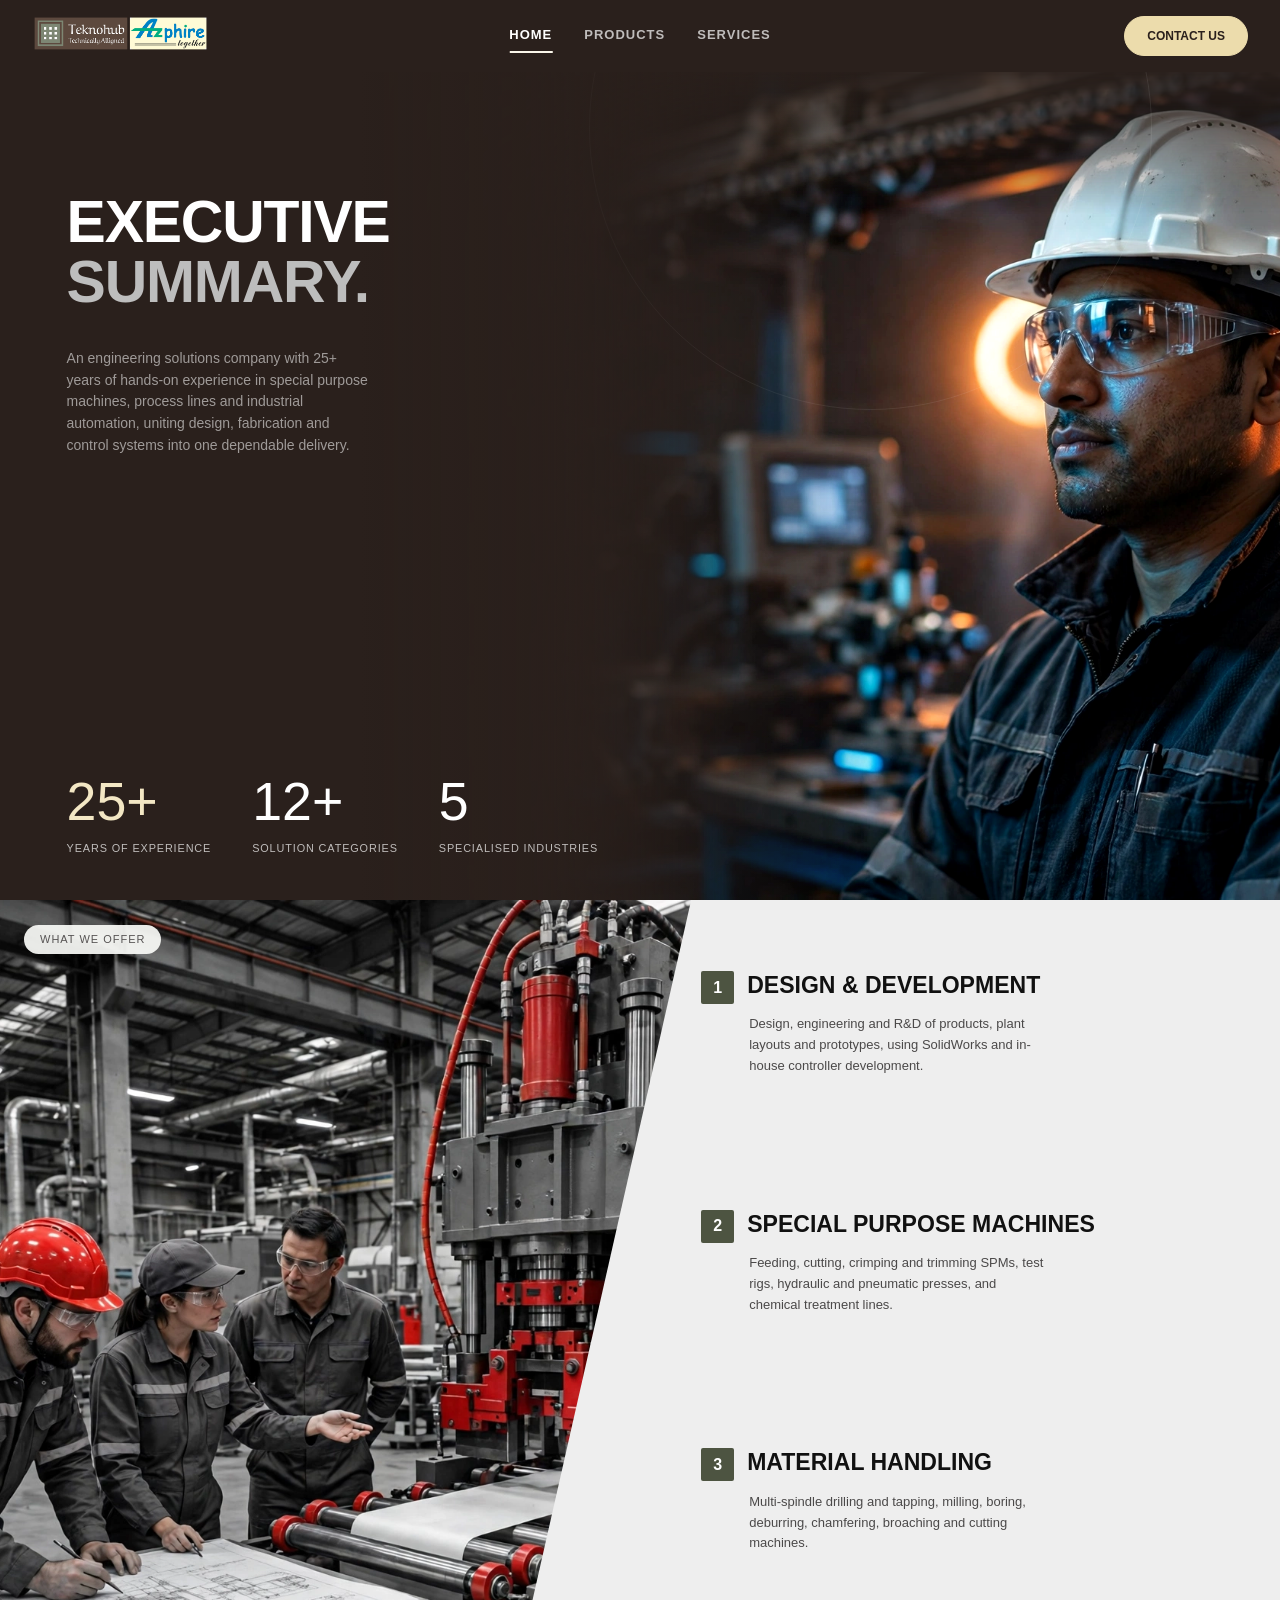
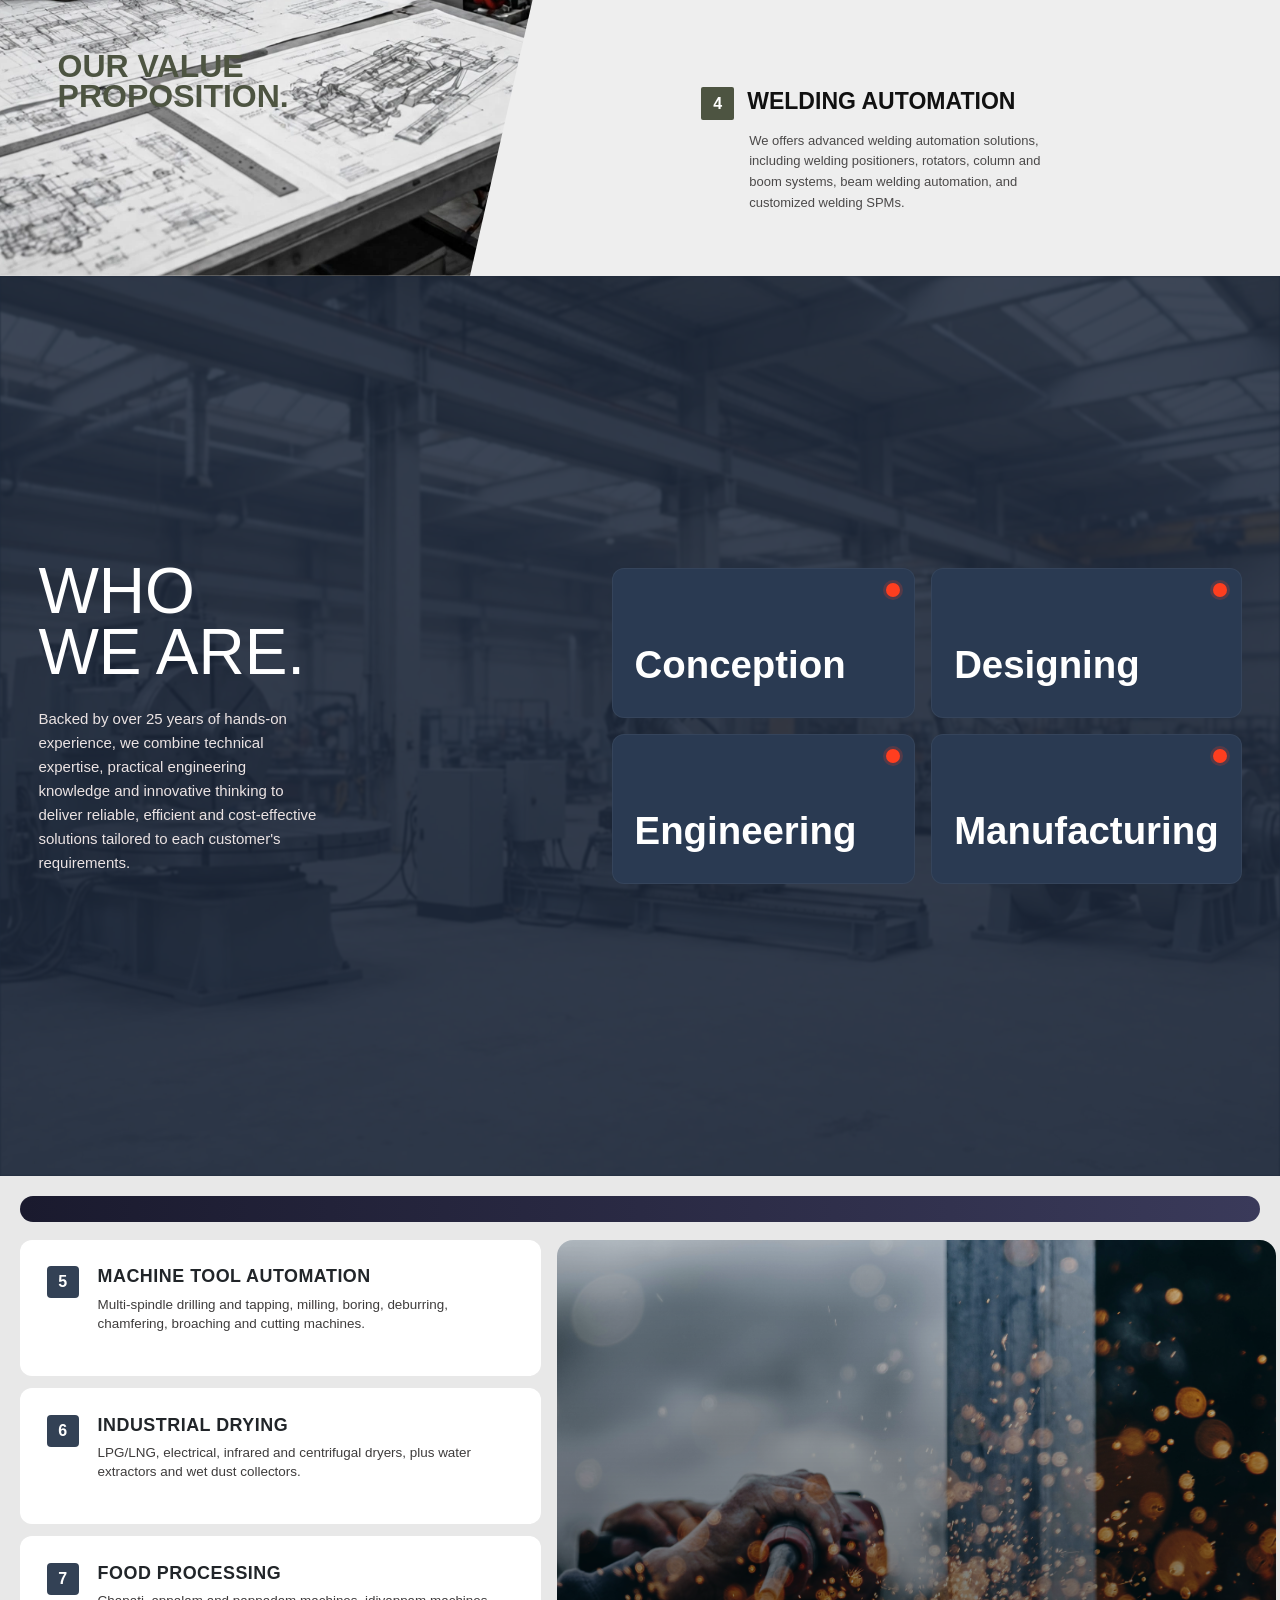
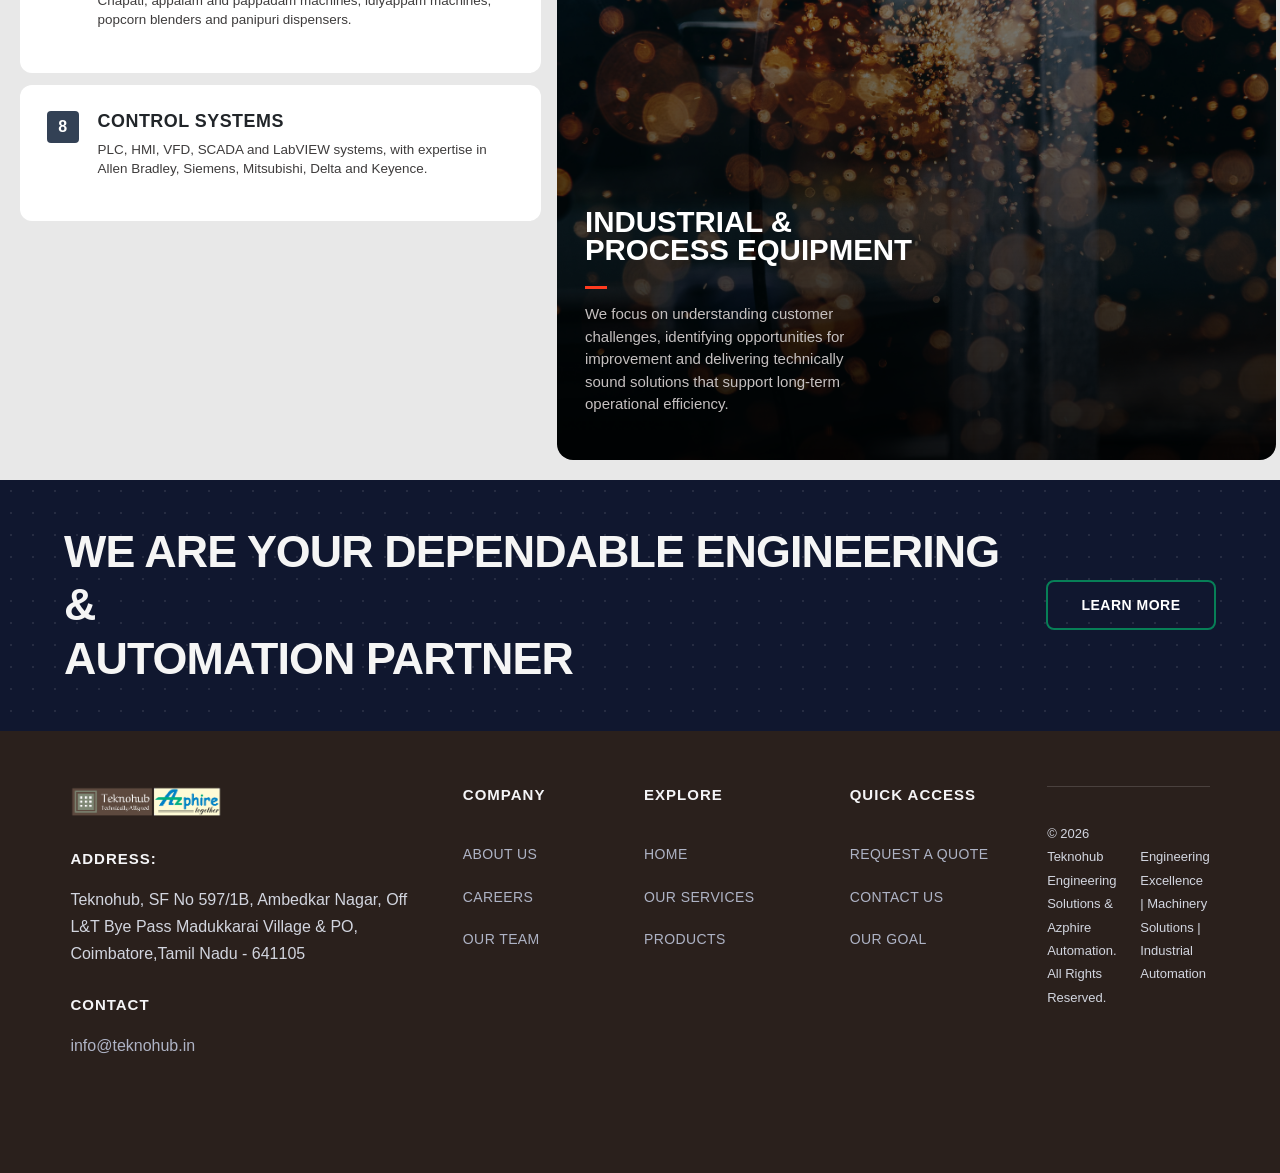
==== commit 7733fbf9: "Update index.html" ====
--- a/index.html
+++ b/index.html
@@ -110,16 +110,19 @@
     <div class="who-right">
       <div class="who-card">
         <span class="dot"></span>
-        <h2>CONCEPTION</h2>
+        <h2>Conception</h2>
       </div>
       <div class="who-card black">
-        <h2>DESIGNING</h2>
+        <span class="dot"></span>
+        <h2>Designing</h2>
       </div>
       <div class="who-card">
-        <h2>ENGINEERING</h2>
+      <span class="dot"></span>
+        <h2>Engineering</h2>
       </div>
       <div class="who-card">
-        <h2>MANIFASTING</h2>
+        <span class="dot"></span>
+        <h2>Manufacturing</h2>
       </div>
     </div>
   </div>
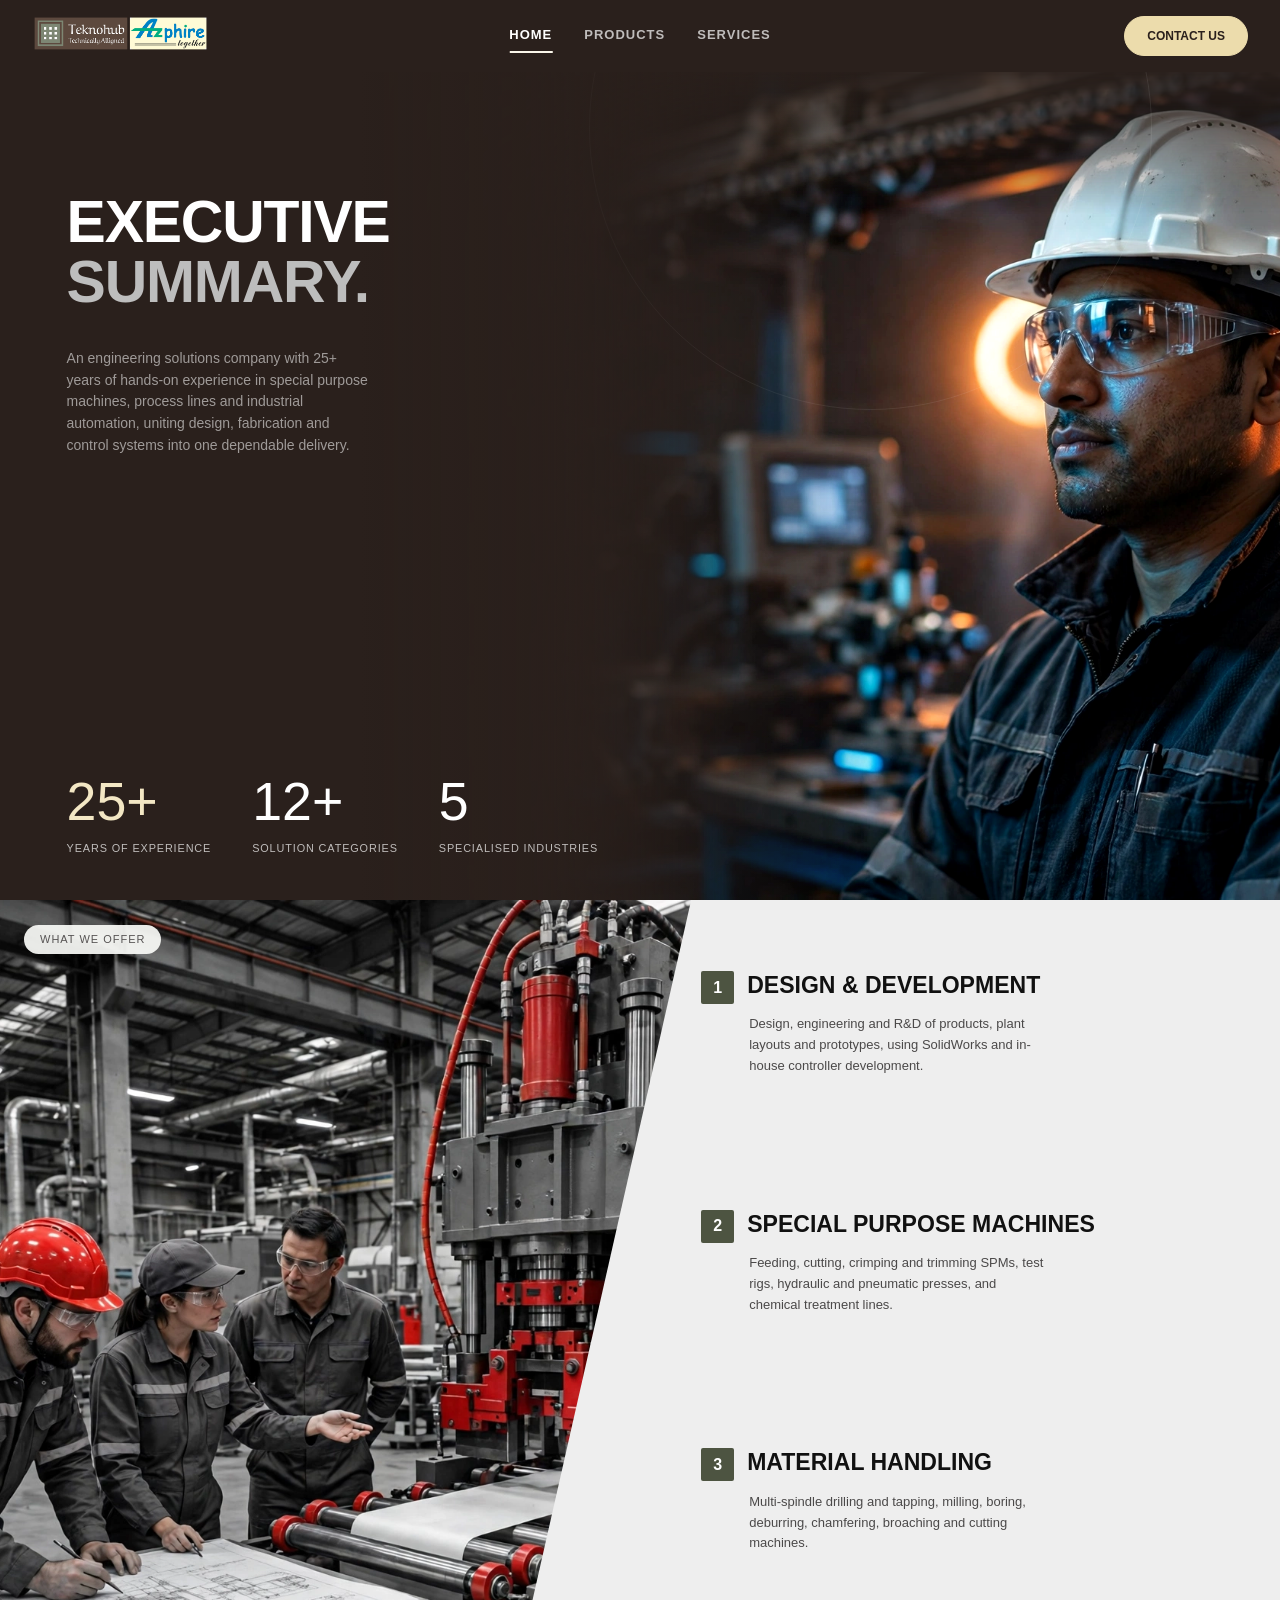
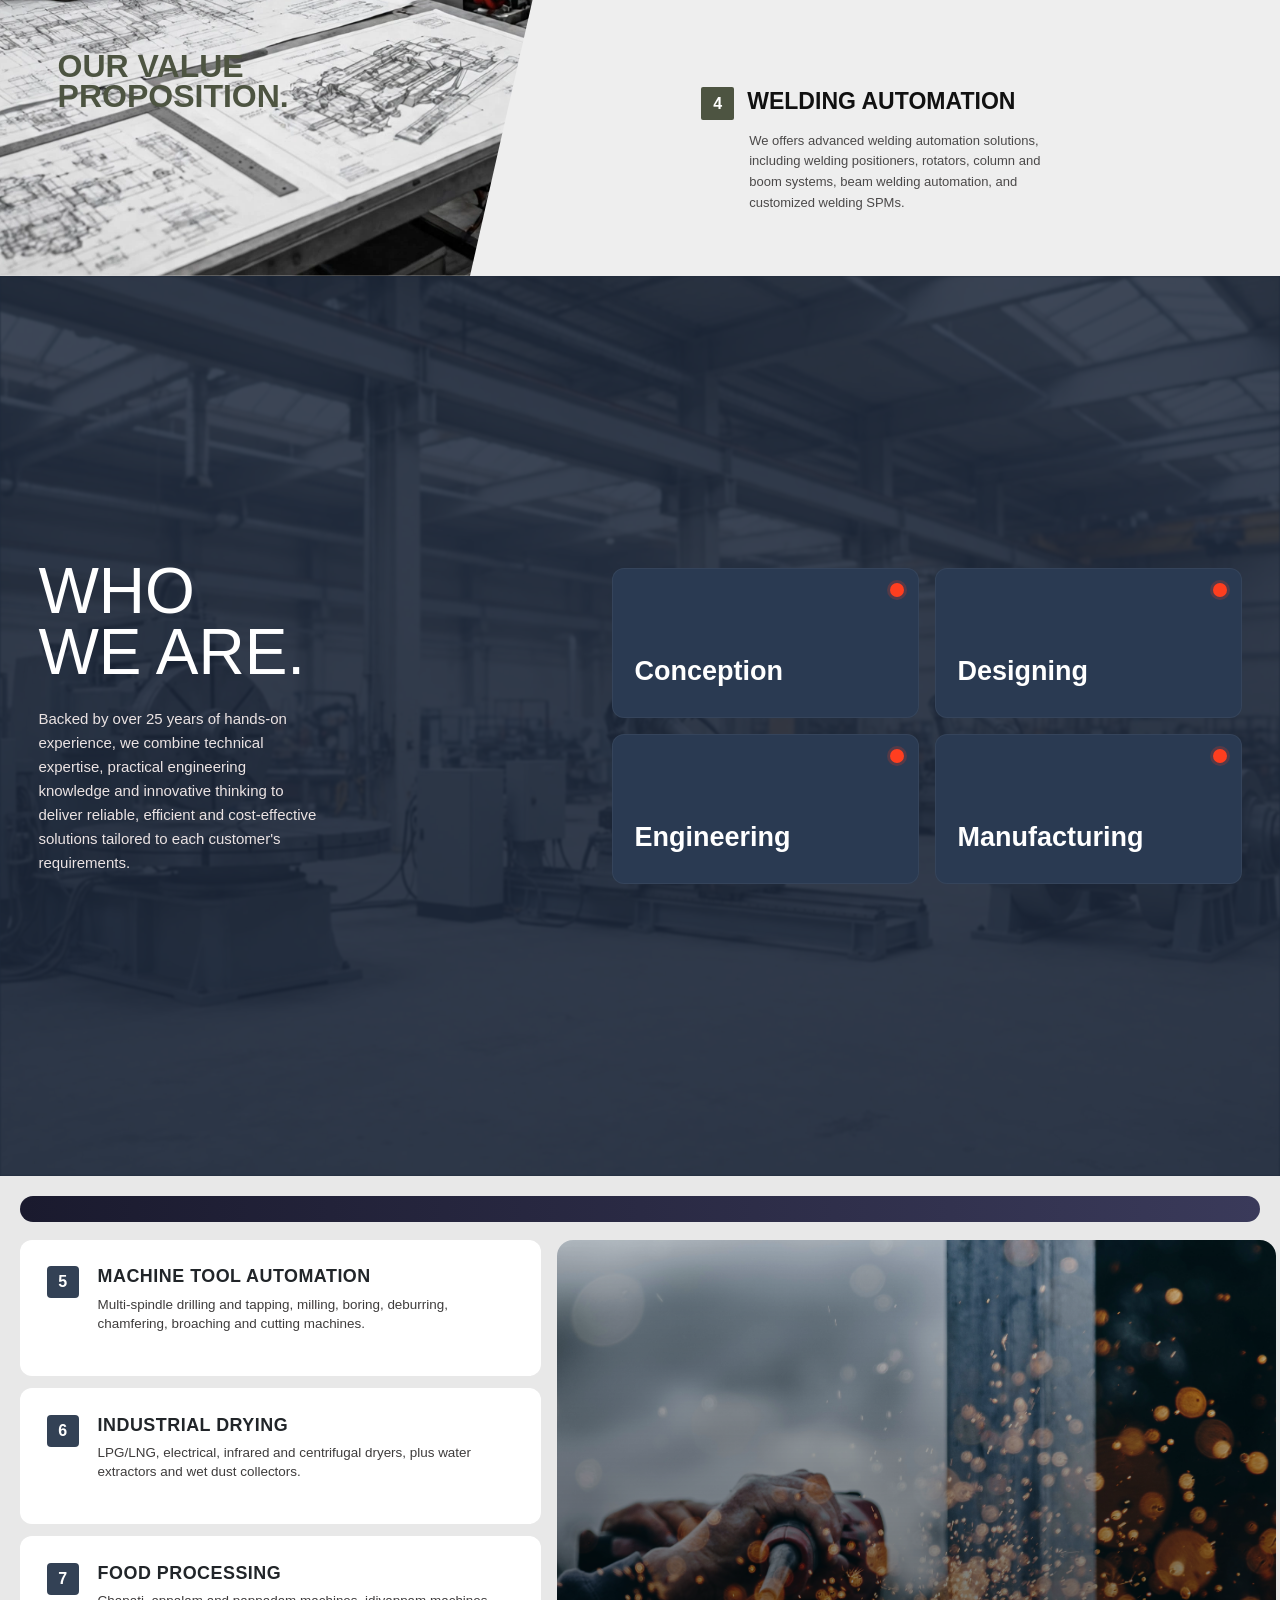
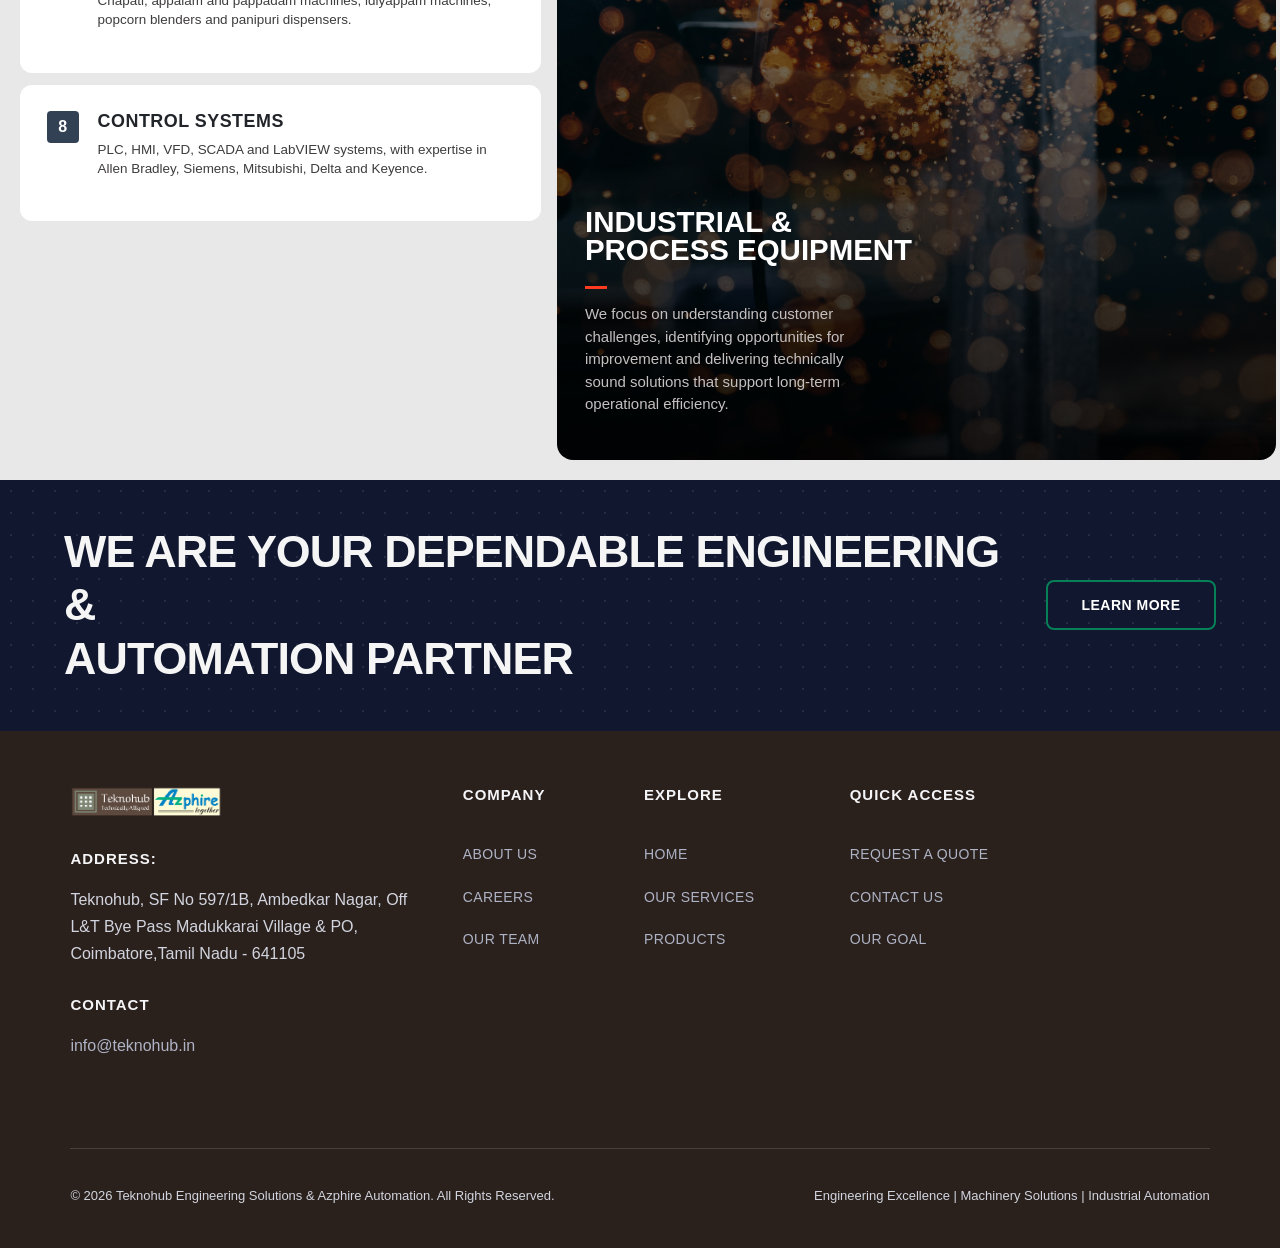
==== commit 945bb4af: "Update index.html" ====
--- a/index.html
+++ b/index.html
@@ -238,7 +238,7 @@
       <a href="Service/service.html"> OUR GOAL</a>
     </div>
 
-
+    </div>
 
   <div class="pmps-footer-bottom">
     <div class="pmps-footer-legal">
--- a/home.css
+++ b/home.css
@@ -580,9 +580,9 @@
   line-height: 1.3;
 }
 .who-card h2 {
-  margin-top: 12px;
-  font-size: clamp(30px, 3vw, 44px);
-  font-weight: 700;
+  margin-top: 10px;
+  font-size: clamp(27px, 2vw, 41px);
+  font-weight: 600;
   color: #fff;
   line-height: 1;
   transition: color 0.3s ease;
@@ -1006,4 +1006,4 @@
   .pmps-btn { width: 100%; }
   .pmps-footer-top { grid-template-columns: 1fr; }
   .pmps-footer-contact { grid-column: auto; }
-}+}
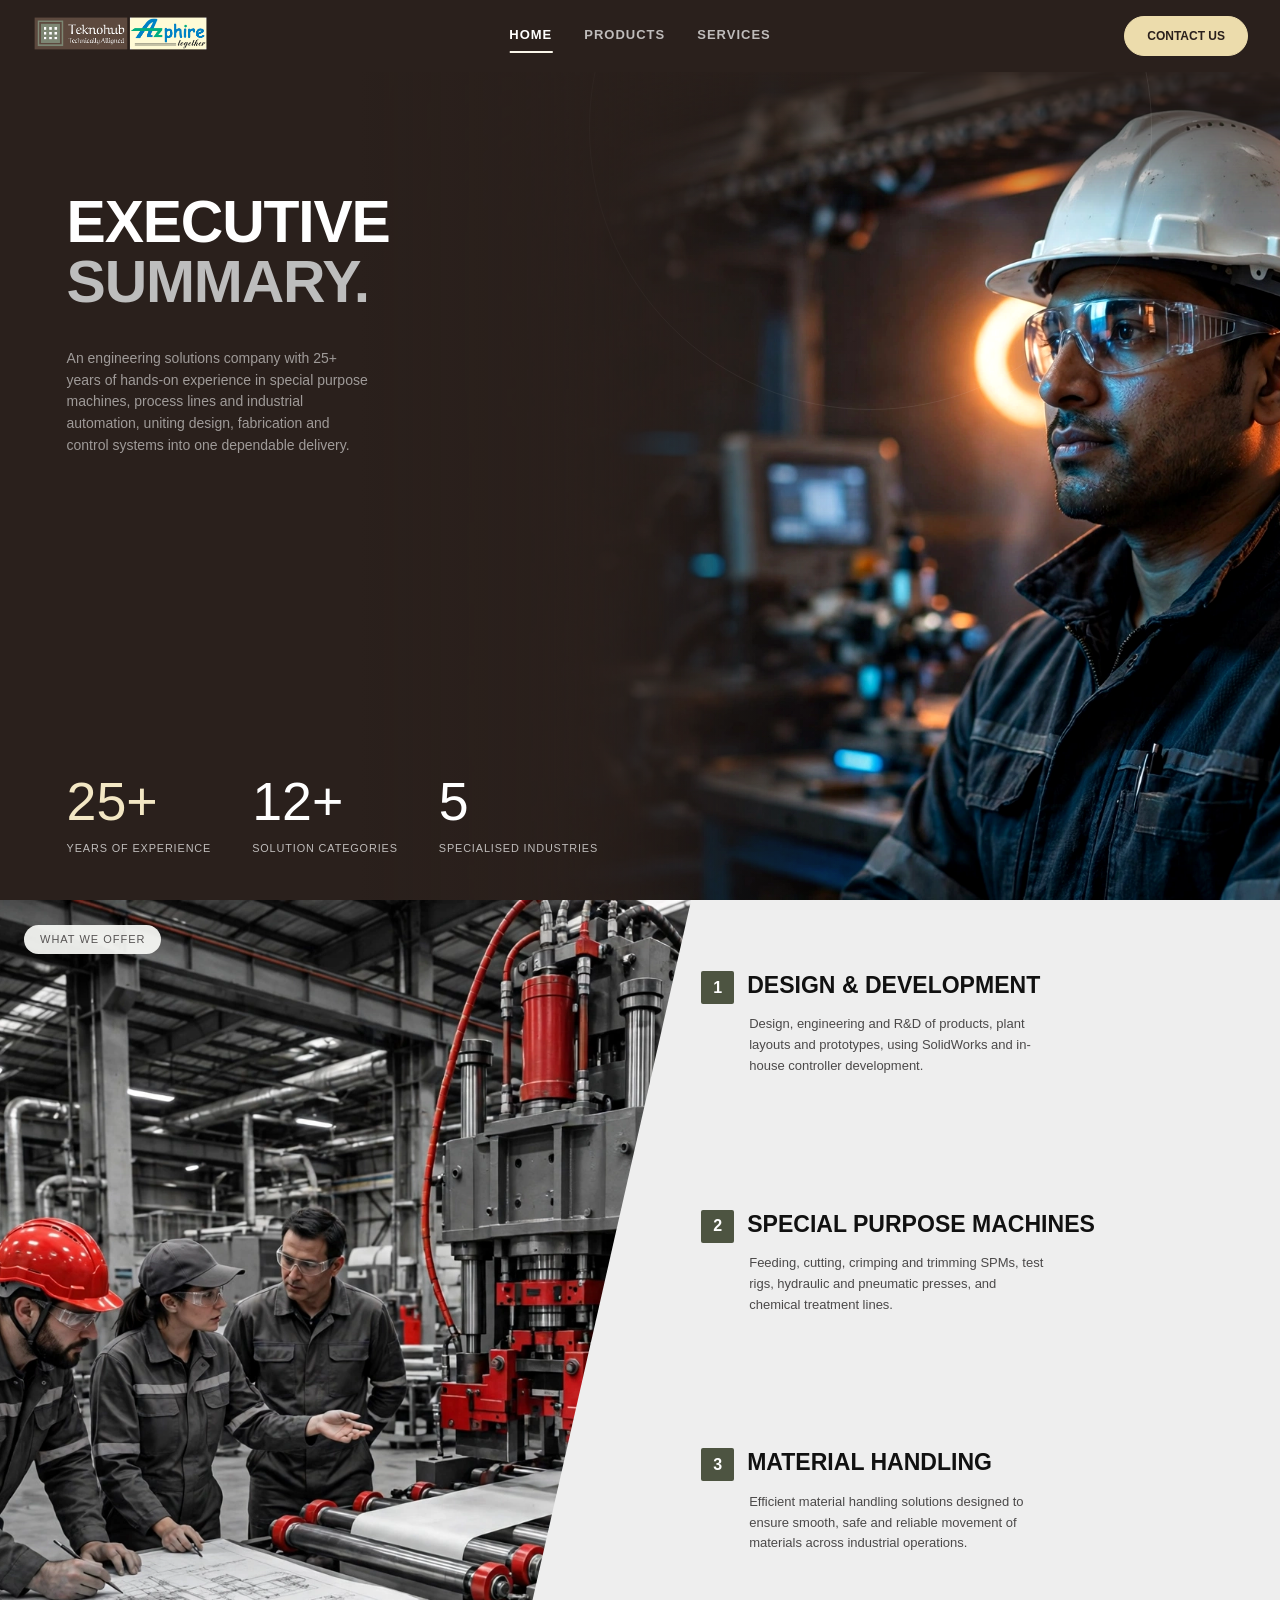
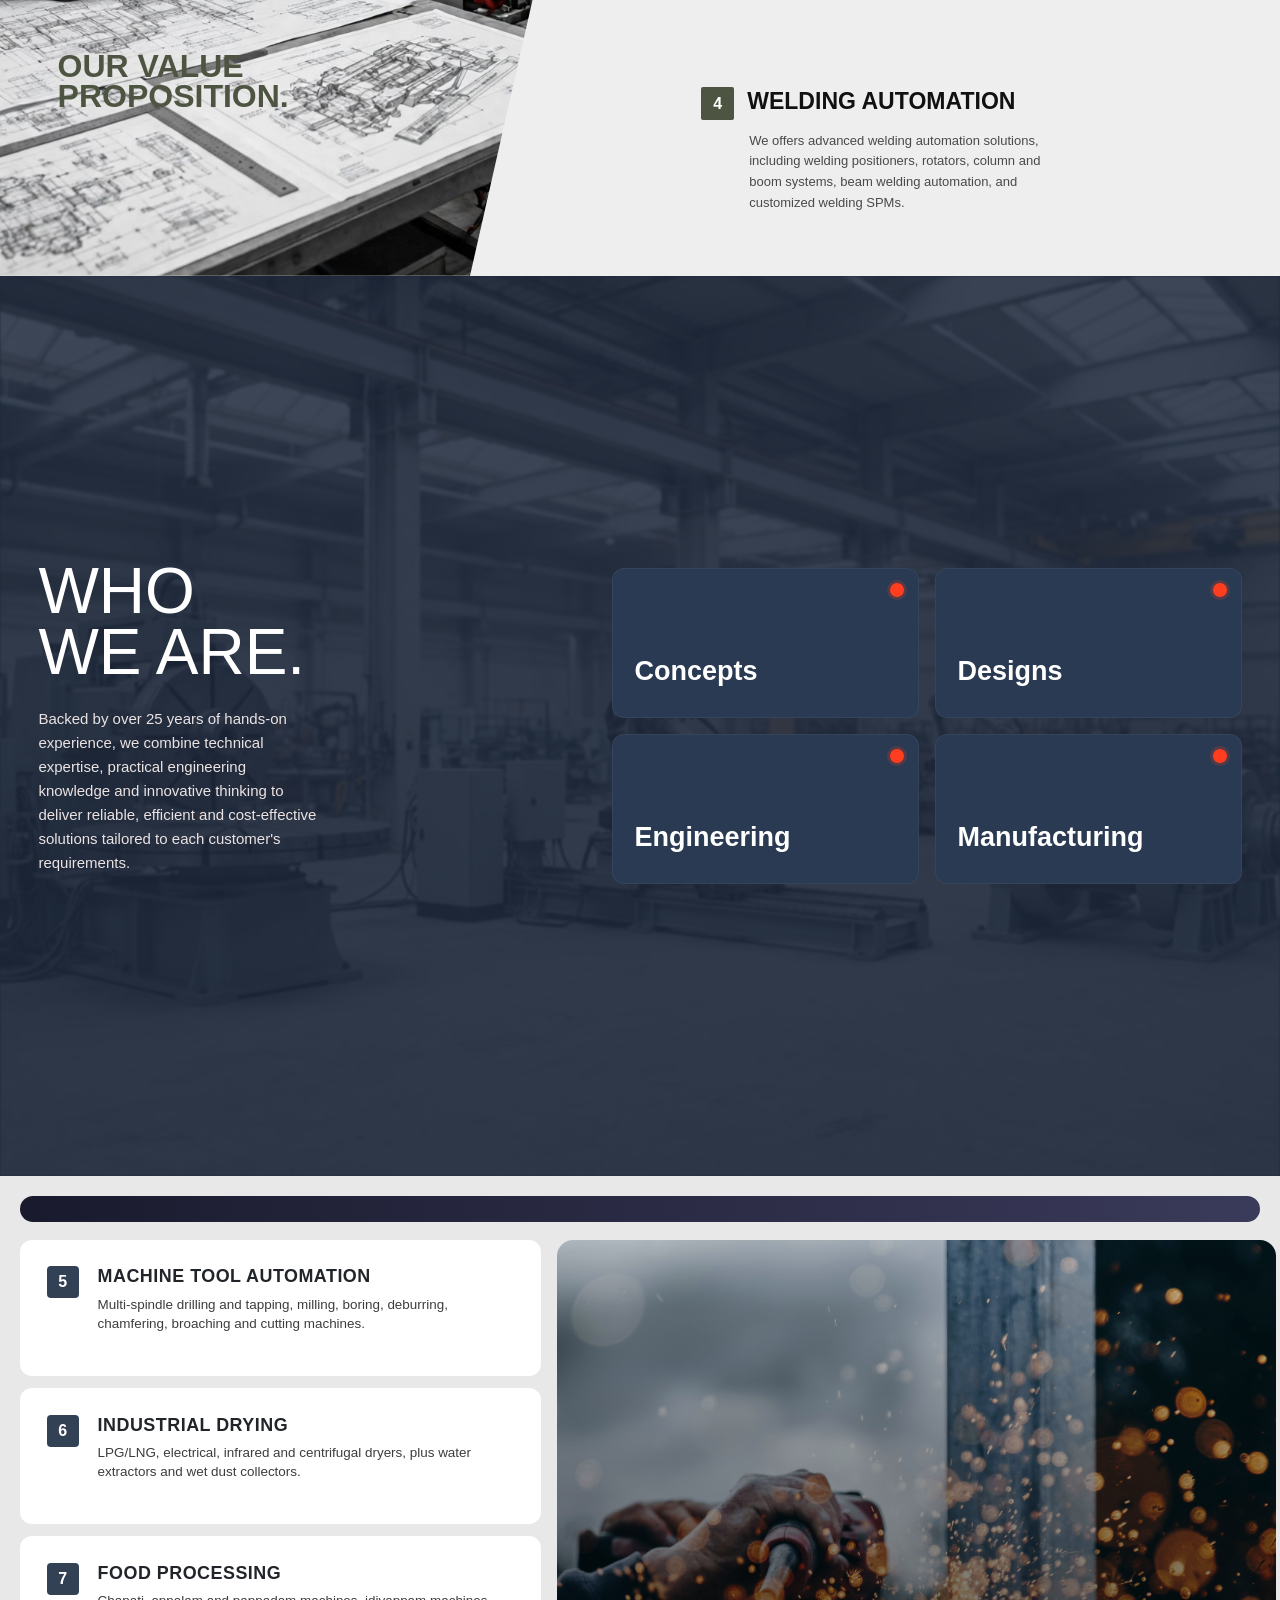
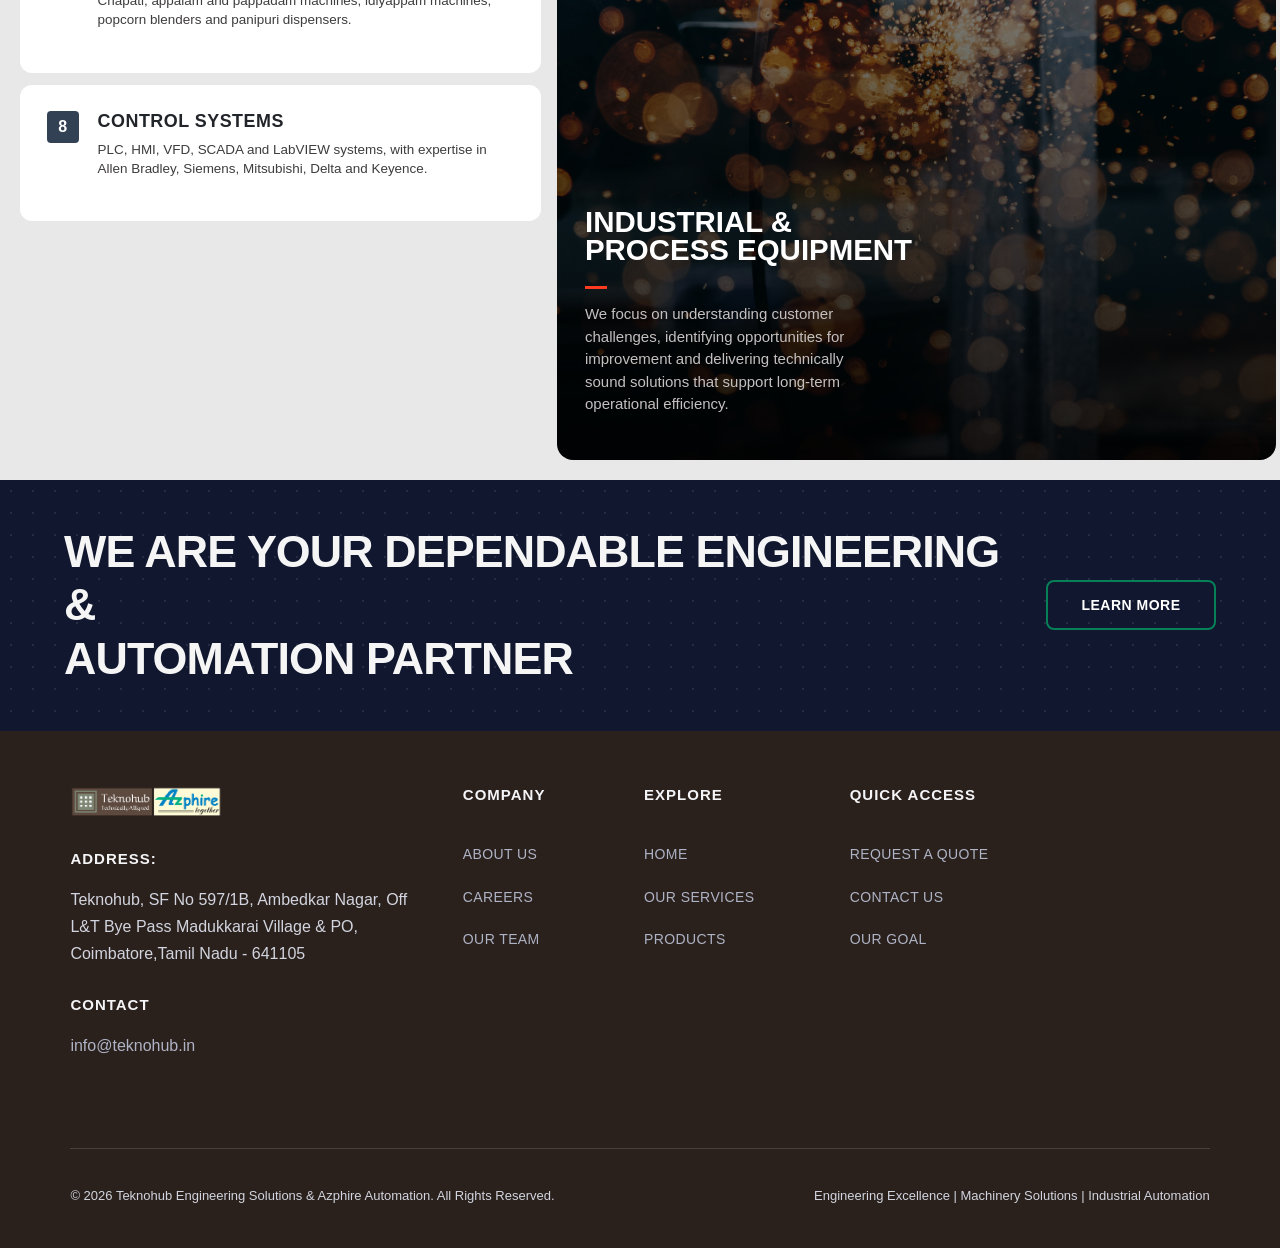
==== commit cb7b08ae: "Update index.html" ====
--- a/index.html
+++ b/index.html
@@ -90,7 +90,7 @@
   <div class="value-prop-item">
     <div class="value-prop-num">3</div>
     <h3>Material Handling</h3>
-    <p>Multi-spindle drilling and tapping, milling, boring, deburring, chamfering, broaching and cutting machines.</p>
+    <p>Efficient material handling solutions designed to ensure smooth, safe and reliable movement of materials across industrial operations.</p>
   </div>
    <div class="value-prop-item">
     <div class="value-prop-num">4</div>
@@ -110,11 +110,11 @@
     <div class="who-right">
       <div class="who-card">
         <span class="dot"></span>
-        <h2>Conception</h2>
+        <h2>Concepts</h2>
       </div>
       <div class="who-card black">
         <span class="dot"></span>
-        <h2>Designing</h2>
+        <h2>Designs</h2>
       </div>
       <div class="who-card">
       <span class="dot"></span>
